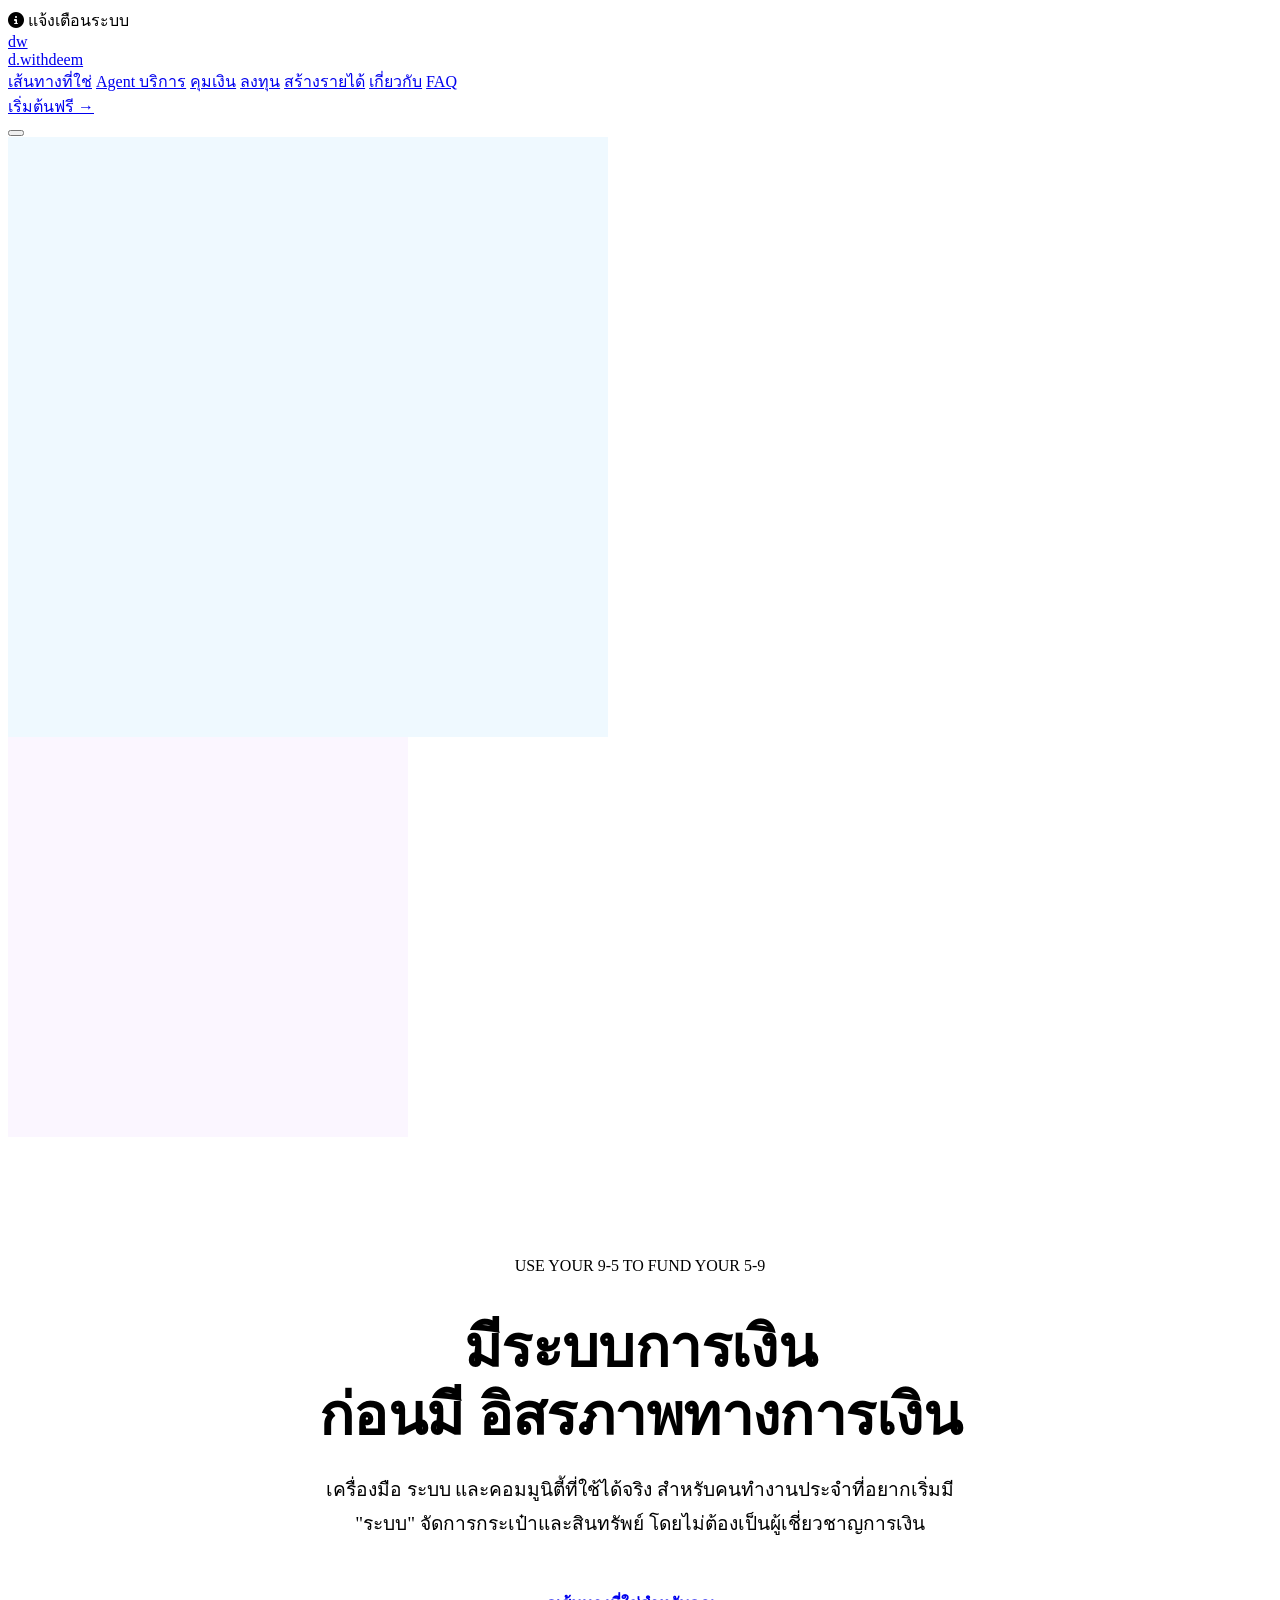
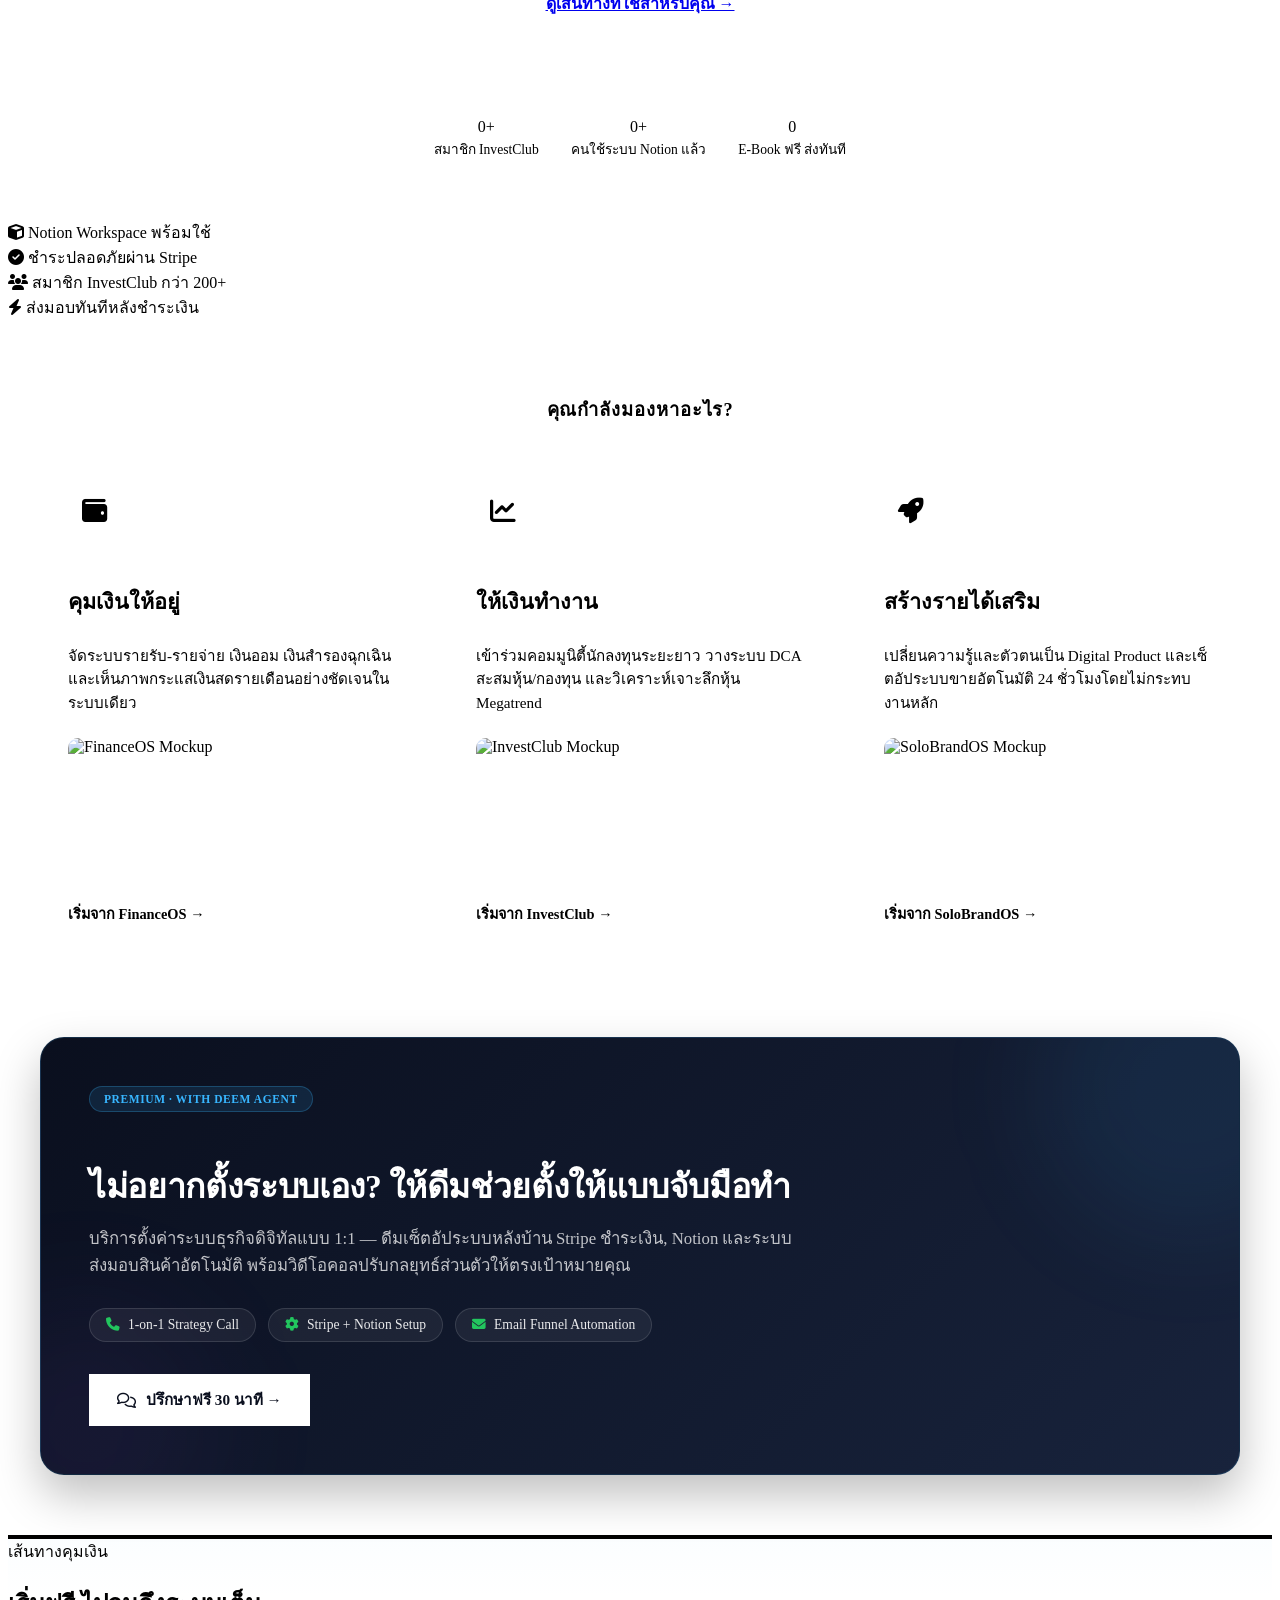
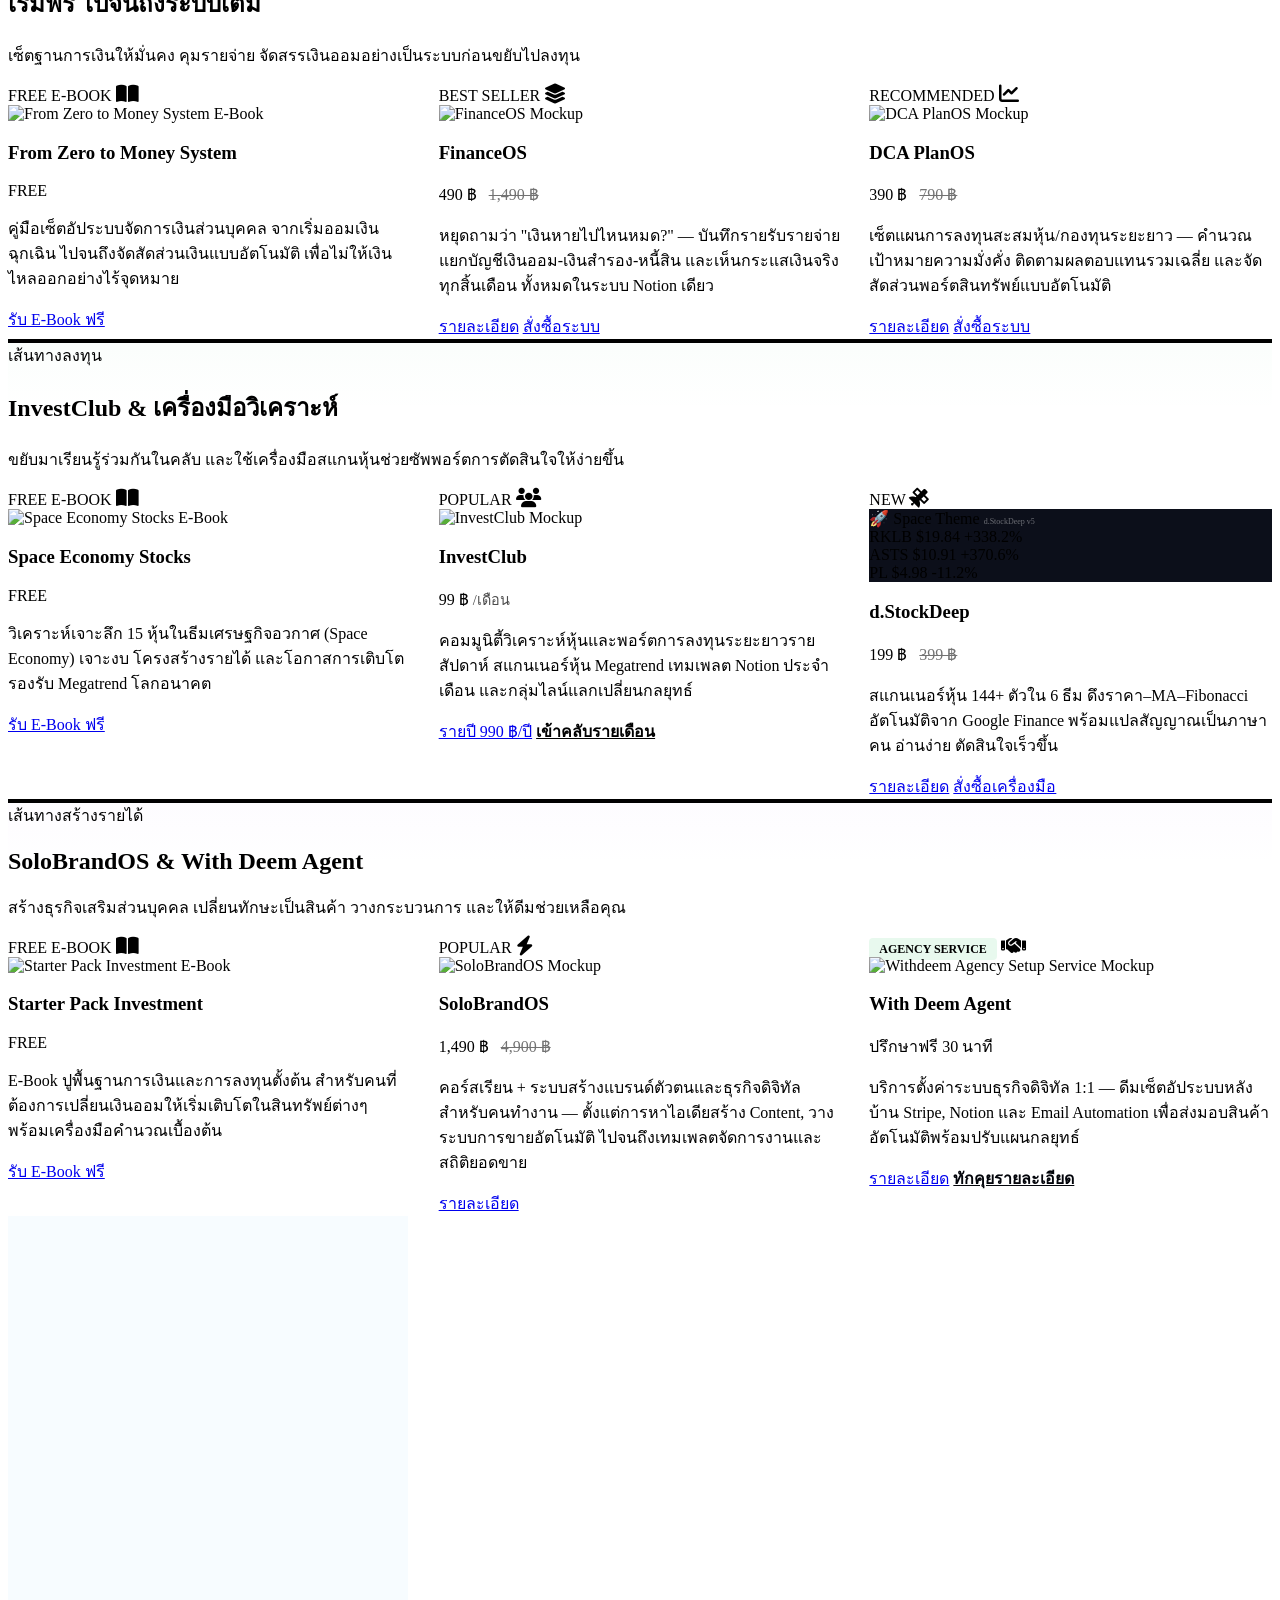
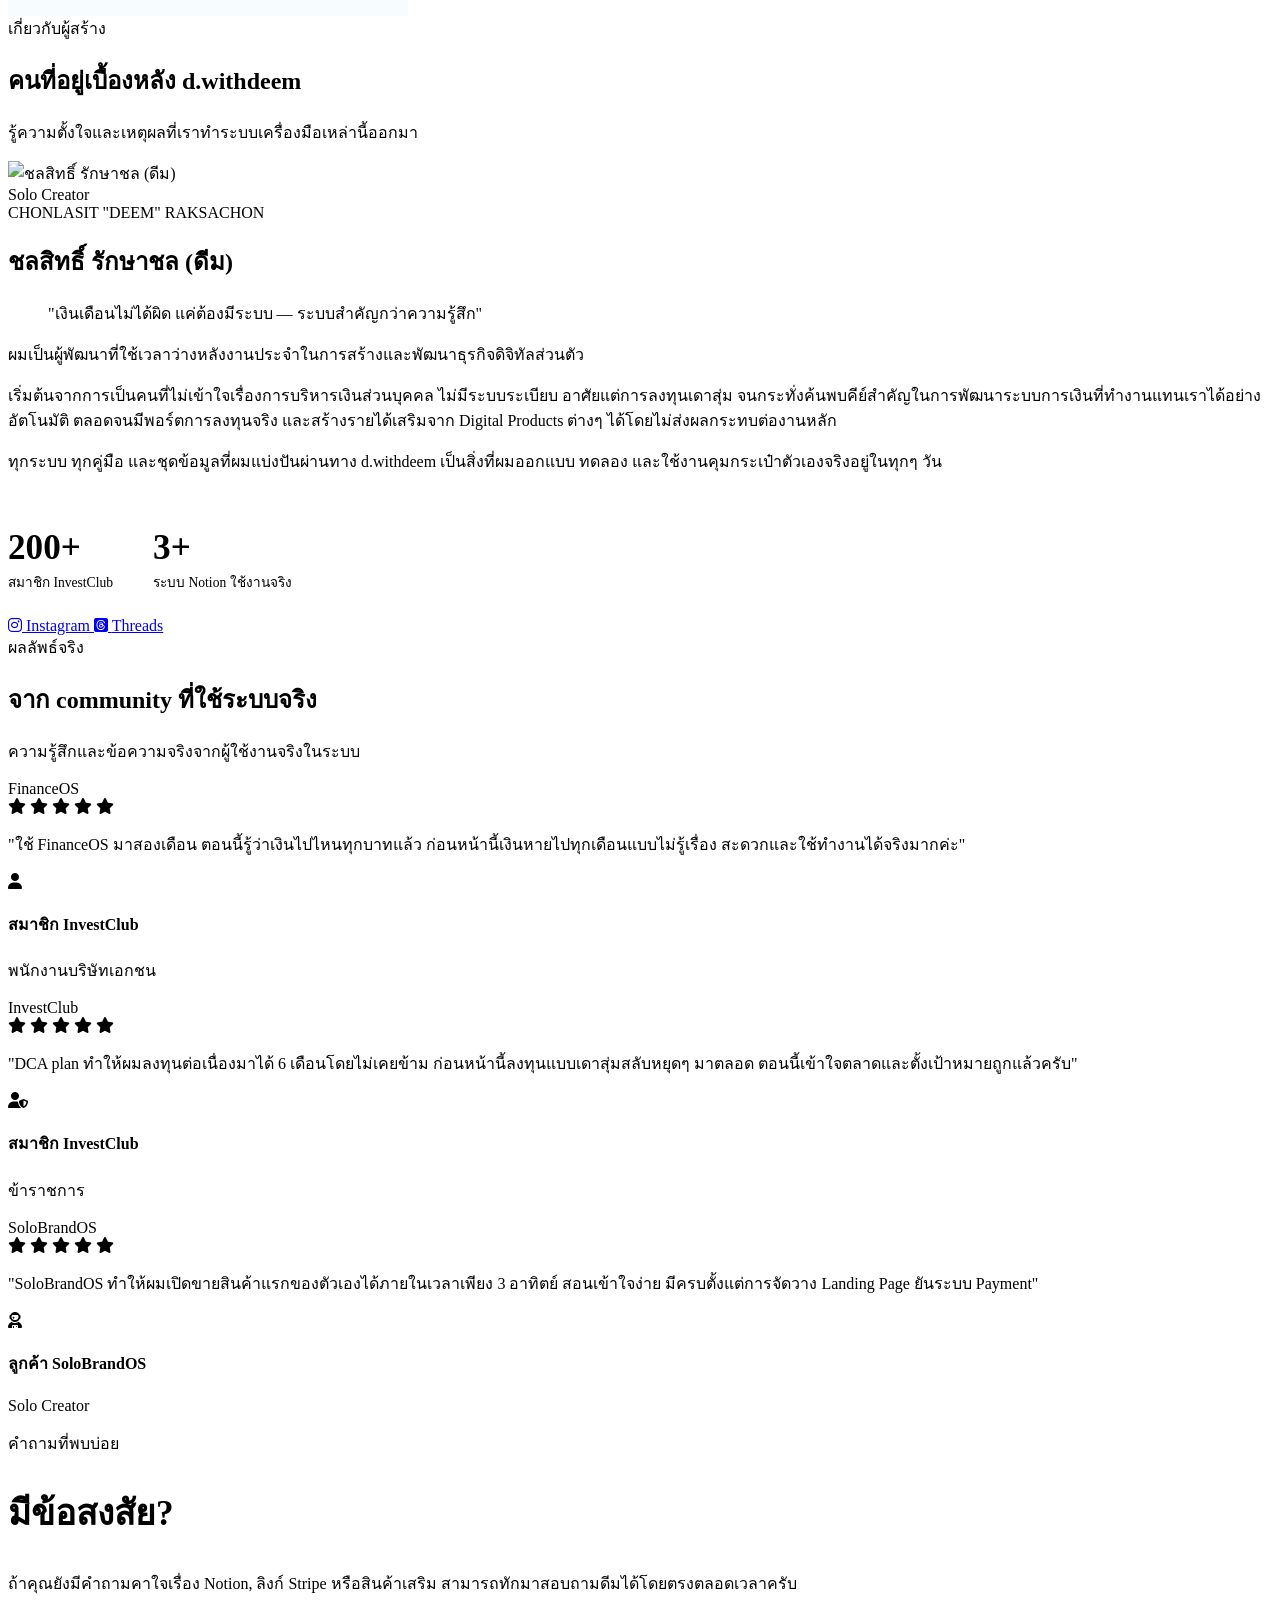
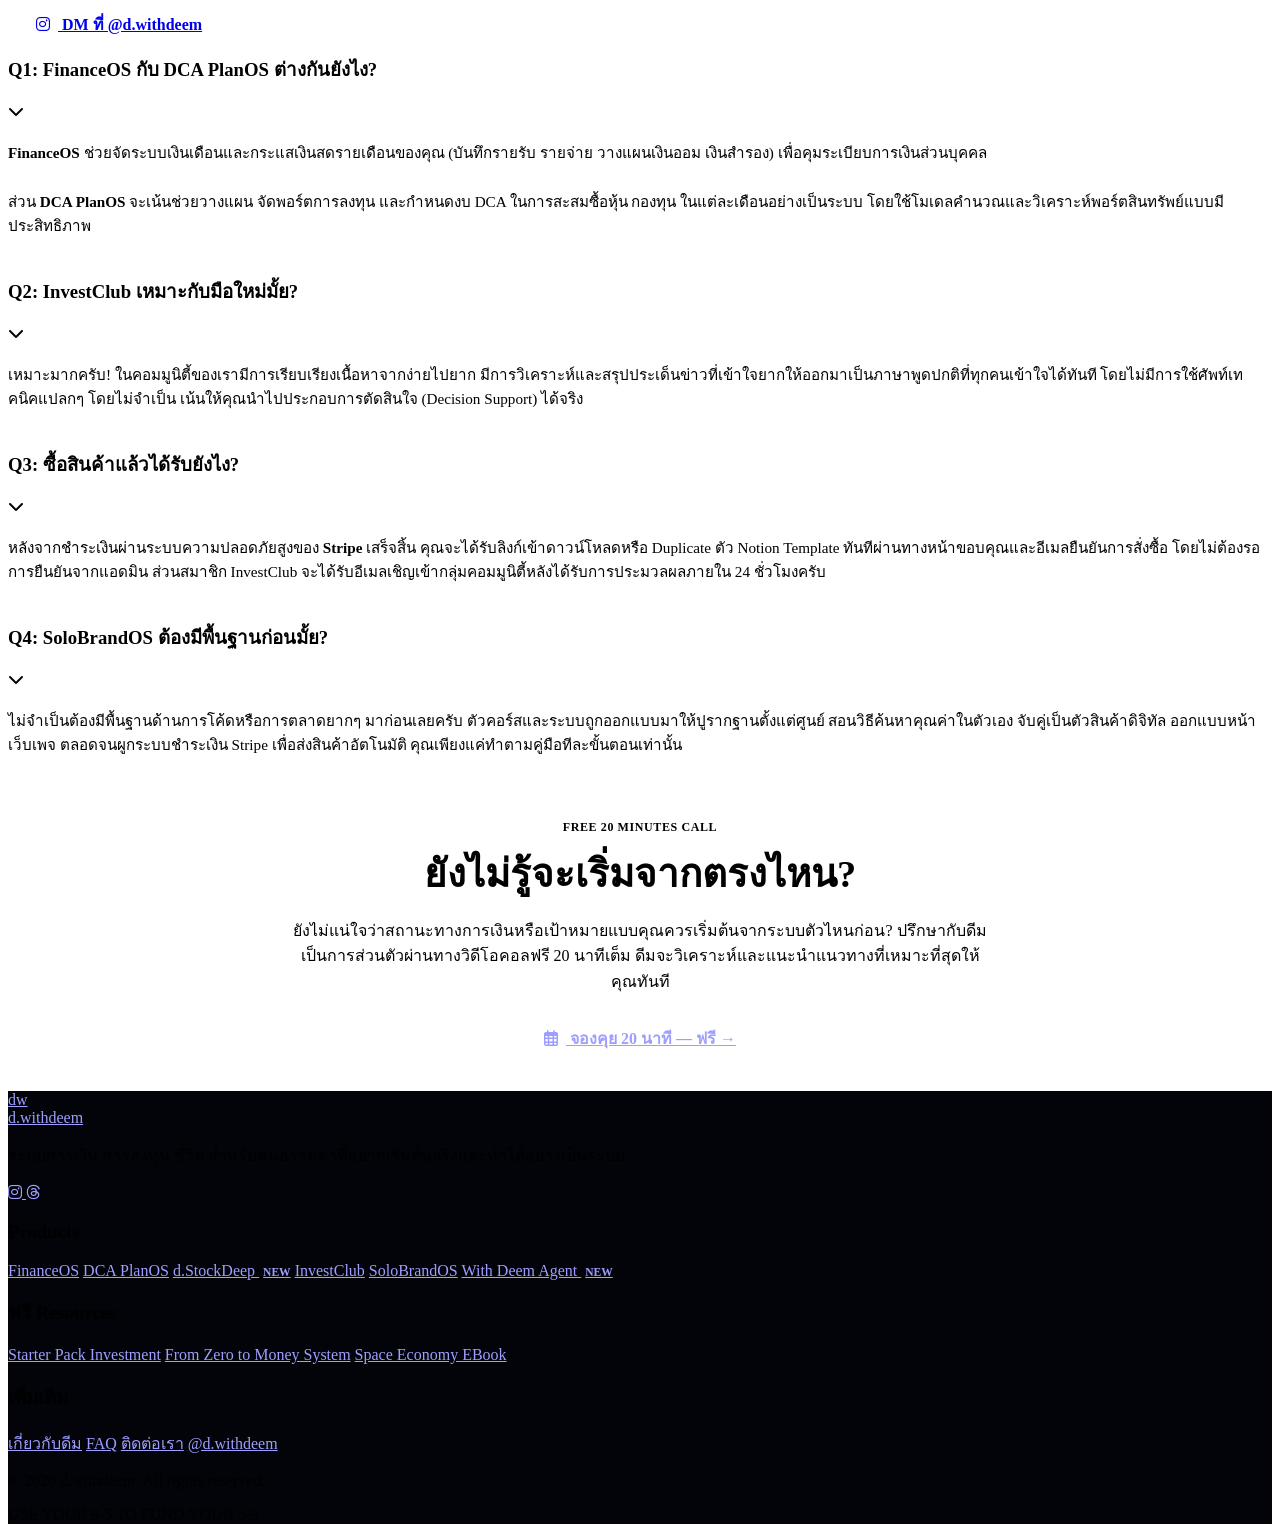
==== v3/index.html @ 549b2454 "Add files via upload" ====
<!DOCTYPE html>
<html lang="th">
<head>
  <meta charset="UTF-8">
  <meta name="viewport" content="width=device-width, initial-scale=1.0">
  <meta http-equiv="X-UA-Compatible" content="ie=edge">
  
  <!-- SEO Meta Tags -->
  <title>d.withdeem | ระบบ Notion จัดการเงิน + ลงทุน DCA สำหรับคนทำงาน (v3)</title>
  <meta name="description" content="FinanceOS · DCA PlanOS · d.StockDeep · InvestClub · SoloBrandOS — คลังระบบและเครื่องมือสำหรับจัดระเบียบการเงินส่วนบุคคลและการลงทุนอย่างมีระบบ เริ่มต้นได้จริง">
  
  <!-- OG / Facebook -->
  <meta property="og:type" content="website">
  <meta property="og:title" content="d.withdeem | ระบบ Notion จัดการเงิน + ลงทุน DCA สำหรับคนทำงาน (v3)">
  <meta property="og:description" content="FinanceOS · DCA PlanOS · d.StockDeep · InvestClub · SoloBrandOS — คลังระบบและเครื่องมือสำหรับจัดระเบียบการเงินส่วนบุคคลและการลงทุนอย่างมีระบบ เริ่มต้นได้จริง">
  
  <!-- Favicon -->
  <link rel="icon" type="image/png" sizes="32x32" href="data:image/svg+xml,<svg xmlns=%22http://www.w3.org/2000/svg%22 viewBox=%220 0 100 100%22><rect width=%22100%22 height=%22100%22 rx=%2220%22 fill=%22%2302040A%22/><rect x=%2220%22 y=%2220%22 width=%2260%22 height=%2260%22 rx=%228%22 fill=%22%2338B6FF%22/><text x=%2250%%22 y=%2255%%22 dominant-baseline=%22middle%22 text-anchor=%22middle%22 font-family=%22Syne,sans-serif%22 font-weight=%22800%22 font-size=%2232%22 fill=%22%2302040A%22>dw</text></svg>">

  <!-- Icons CDN -->
  <link rel="stylesheet" href="https://cdnjs.cloudflare.com/ajax/libs/font-awesome/6.4.0/css/all.min.css">
  
  <!-- Core Stylesheet (Referenced from parent directory) -->
  <meta name="color-scheme" content="light dark">
  <link rel="stylesheet" href="../styles.css">

  <!-- v3 Style Overrides to preserve styles.css while applying the new layout structure -->
  <style>
    /* 3-Pathway Selector section styling */
    .paths-section {
      padding: 60px 24px 80px;
      text-align: center;
      position: relative;
      z-index: 10;
    }
    .paths-container {
      max-width: 1200px;
      margin: 0 auto;
    }
    .paths-title {
      font-family: var(--font-headings);
      font-size: 1.15rem;
      font-weight: 700;
      color: var(--text-muted);
      margin-bottom: 28px;
      letter-spacing: 0.05em;
      text-transform: uppercase;
    }
    .paths-grid {
      display: grid;
      grid-template-columns: repeat(3, 1fr);
      gap: 24px;
    }
    .path-btn-card {
      display: flex;
      flex-direction: column;
      align-items: flex-start;
      text-align: left;
      padding: 32px 28px;
      border-radius: var(--border-radius-lg);
      border: 1px solid var(--glass-border);
      background: var(--bg-card);
      box-shadow: var(--glass-shadow);
      transition: var(--transition-smooth);
      position: relative;
      overflow: hidden;
      text-decoration: none;
      color: inherit;
    }
    .path-btn-card:hover {
      transform: translateY(-5px);
      box-shadow: var(--glass-shadow-hover);
      background: var(--bg-card-hover);
    }
    .path-btn-card::before {
      content: '';
      position: absolute;
      top: 0;
      left: 0;
      width: 100%;
      height: 4px;
      transition: var(--transition-smooth);
    }
    .path-btn-card.money-path::before {
      background: linear-gradient(90deg, var(--accent-blue), #1D4ED8);
    }
    .path-btn-card.invest-path::before {
      background: linear-gradient(90deg, var(--accent-green), #0891B2);
    }
    .path-btn-card.brand-path::before {
      background: linear-gradient(90deg, var(--accent-purple), #7C3AED);
    }
    .path-icon-wrapper {
      width: 54px;
      height: 54px;
      border-radius: 14px;
      display: flex;
      align-items: center;
      justify-content: center;
      font-size: 1.6rem;
      margin-bottom: 24px;
    }
    .money-path .path-icon-wrapper {
      background: rgba(var(--accent-blue-rgb), 0.1);
      color: var(--accent-blue);
    }
    .invest-path .path-icon-wrapper {
      background: rgba(var(--accent-green-rgb), 0.1);
      color: var(--accent-green);
    }
    .brand-path .path-icon-wrapper {
      background: rgba(var(--accent-purple-rgb), 0.1);
      color: var(--accent-purple);
    }
    .path-btn-card h3 {
      font-family: var(--font-headings);
      font-size: 1.35rem;
      font-weight: 800;
      margin-bottom: 10px;
      color: var(--text-main);
    }
    .path-btn-card p {
      font-size: 0.95rem;
      color: var(--text-muted);
      line-height: 1.55;
      margin-bottom: 24px;
      flex-grow: 1;
    }
    .path-btn-link {
      font-family: var(--font-headings);
      font-size: 0.9rem;
      font-weight: 700;
      display: inline-flex;
      align-items: center;
      gap: 6px;
      transition: var(--transition-fast);
    }
    .money-path .path-btn-link { color: var(--accent-blue); }
    .invest-path .path-btn-link { color: var(--accent-green); }
    .brand-path .path-btn-link { color: var(--accent-purple); }

    .path-btn-card:hover .path-btn-link {
      gap: 10px;
    }

    /* Pathway Mini Mockups styling */
    .path-mini-mockup {
      width: 100%;
      height: 140px;
      overflow: hidden;
      border-radius: 10px;
      border: 1px solid var(--glass-border-subtle);
      background-color: rgba(255, 255, 255, 0.03);
      margin-bottom: 24px;
      position: relative;
    }
    .path-mini-mockup img {
      width: 100%;
      height: 100%;
      object-fit: cover;
      object-position: top center;
      transition: transform 0.4s cubic-bezier(0.16, 1, 0.3, 1);
    }
    .path-btn-card:hover .path-mini-mockup img {
      transform: scale(1.06) translateY(-2px);
    }

    /* relocated Premium With Deem Agent Section banner */
    .agent-banner-section {
      padding: 0 24px 60px;
      max-width: 1200px;
      margin: 0 auto;
    }
    .agent-banner-card {
      position: relative;
      border-radius: 24px;
      background: linear-gradient(135deg, #0A0F1E, #18233C);
      border: 1px solid rgba(56, 182, 255, 0.15);
      padding: 48px;
      color: #FFFFFF;
      overflow: hidden;
      box-shadow: 0 20px 45px rgba(0, 0, 0, 0.25);
    }
    .agent-banner-card .blob {
      position: absolute;
      width: 300px;
      height: 300px;
      border-radius: 50%;
      background: rgba(56, 182, 255, 0.08);
      filter: blur(50px);
      top: -100px;
      right: -100px;
      pointer-events: none;
    }
    .agent-banner-card .blob-2 {
      position: absolute;
      width: 250px;
      height: 250px;
      border-radius: 50%;
      background: rgba(168, 85, 247, 0.06);
      filter: blur(60px);
      bottom: -80px;
      left: -80px;
      pointer-events: none;
    }
    .agent-banner-content {
      position: relative;
      z-index: 2;
      max-width: 720px;
    }
    .agent-banner-tag {
      display: inline-flex;
      align-items: center;
      gap: 8px;
      background: rgba(56, 182, 255, 0.12);
      color: #38B6FF;
      border: 1px solid rgba(56, 182, 255, 0.25);
      padding: 6px 14px;
      border-radius: 9999px;
      font-size: 0.72rem;
      font-weight: 700;
      letter-spacing: 0.05em;
      text-transform: uppercase;
      font-family: var(--font-headings);
      margin-bottom: 20px;
    }
    .agent-banner-title {
      font-family: var(--font-headings);
      font-size: 2.1rem;
      font-weight: 800;
      line-height: 1.25;
      margin-bottom: 16px;
      letter-spacing: -0.01em;
      color: #FFFFFF;
    }
    .agent-banner-desc {
      font-size: 1.05rem;
      color: rgba(255, 255, 255, 0.75);
      line-height: 1.65;
      margin-bottom: 28px;
    }
    .agent-banner-features {
      display: flex;
      flex-wrap: wrap;
      gap: 12px;
      margin-bottom: 32px;
    }
    .agent-banner-feature-tag {
      background: rgba(255, 255, 255, 0.06);
      border: 1px solid rgba(255, 255, 255, 0.12);
      color: rgba(255, 255, 255, 0.9);
      padding: 8px 16px;
      border-radius: 9999px;
      font-size: 0.85rem;
      font-weight: 500;
      display: inline-flex;
      align-items: center;
      gap: 8px;
    }
    .agent-banner-feature-tag i {
      color: #22C55E;
    }
    .agent-banner-cta {
      display: inline-flex;
      align-items: center;
      gap: 10px;
      background-color: #FFFFFF;
      color: #0A0F1E;
      padding: 14px 28px;
      border-radius: var(--border-radius-sm);
      font-weight: 700;
      font-size: 0.95rem;
      text-decoration: none;
      transition: var(--transition-smooth);
    }
    .agent-banner-cta:hover {
      background-color: #E2E8F0;
      transform: translateY(-2px);
      box-shadow: 0 10px 25px rgba(255, 255, 255, 0.15);
    }

    /* Restructured Pathway Product Sections */
    .pathway-section-wrapper {
      border-top: 4px solid transparent;
    }
    .pathway-section-wrapper.money-pathway {
      border-color: var(--accent-blue);
      background: linear-gradient(180deg, rgba(56, 182, 255, 0.02) 0%, transparent 15%);
    }
    .pathway-section-wrapper.invest-pathway {
      border-color: var(--accent-green);
      background: linear-gradient(180deg, rgba(34, 197, 94, 0.02) 0%, transparent 15%);
    }
    .pathway-section-wrapper.brand-pathway {
      border-color: var(--accent-purple);
      background: linear-gradient(180deg, rgba(168, 85, 247, 0.02) 0%, transparent 15%);
    }
    .pathway-product-grid {
      display: grid;
      grid-template-columns: repeat(3, 1fr);
      gap: 28px;
      margin-top: 10px;
    }

    /* Expanded About Section Stats */
    .about-stats {
      display: flex;
      gap: 40px;
      margin: 32px 0 24px;
      padding-top: 24px;
      border-top: 1px solid var(--glass-border-subtle);
    }
    .about-stat {
      display: flex;
      flex-direction: column;
    }
    .about-stat .n {
      font-family: var(--font-headings);
      font-size: 2.2rem;
      font-weight: 800;
      color: var(--accent-blue);
      line-height: 1;
    }
    .about-stat .l {
      font-size: 0.85rem;
      color: var(--text-muted);
      margin-top: 6px;
      font-weight: 500;
    }

    /* Responsive Media Queries overrides */
    @media (max-width: 991px) {
      .pathway-product-grid {
        grid-template-columns: repeat(2, 1fr);
        gap: 20px;
      }
    }

    @media (max-width: 768px) {
      .paths-grid {
        grid-template-columns: 1fr;
        gap: 16px;
      }
      .path-btn-card {
        flex-direction: row;
        align-items: center;
        gap: 20px;
        padding: 20px 24px;
      }
      .path-icon-wrapper {
        margin-bottom: 0;
        width: 48px;
        height: 48px;
        font-size: 1.4rem;
        flex-shrink: 0;
      }
      .path-btn-card p {
        margin-bottom: 8px;
        font-size: 0.85rem;
      }
      .path-btn-card h3 {
        font-size: 1.15rem;
        margin-bottom: 4px;
      }
      .path-btn-link {
        font-size: 0.8rem;
      }
      
      .agent-banner-card {
        padding: 32px 24px;
        border-radius: 16px;
      }
      .agent-banner-title {
        font-size: 1.6rem;
      }
      .agent-banner-desc {
        font-size: 0.95rem;
      }
      .agent-banner-features {
        gap: 8px;
      }
      .agent-banner-feature-tag {
        padding: 6px 12px;
        font-size: 0.78rem;
      }
      
      .pathway-product-grid {
        grid-template-columns: 1fr;
        gap: 20px;
      }
      
      .about-stats {
        justify-content: flex-start;
        gap: 32px;
      }
      .about-stat .n {
        font-size: 1.8rem;
      }
      .about-stat .l {
        font-size: 0.78rem;
      }
    }
  </style>
</head>
<body>

  <!-- Toast Notification Wrapper -->
  <div id="toast" class="toast-notification">
    <i class="fa-solid fa-circle-info toast-icon"></i>
    <span id="toast-message" class="toast-message">แจ้งเตือนระบบ</span>
  </div>

  <!-- 1. Navigation Bar -->
  <header class="nav-wrapper">
    <div class="nav-container">
      <a href="#" class="logo-link">
        <div class="logo-mark">dw</div>
        <span class="logo-text">d.withdeem</span>
      </a>
      
      <nav class="nav-menu">
        <a href="#paths">เส้นทางที่ใช่</a>
        <a href="#agent">Agent บริการ</a>
        <a href="#money">คุมเงิน</a>
        <a href="#invest">ลงทุน</a>
        <a href="#income">สร้างรายได้</a>
        <a href="#about">เกี่ยวกับ</a>
        <a href="#faq">FAQ</a>
      </nav>
      
      <div class="nav-cta">
        <a href="#paths" class="btn btn-primary">เริ่มต้นฟรี →</a>
      </div>

      <button class="burger-menu" aria-label="Toggle navigation">
        <span class="burger-line"></span>
        <span class="burger-line"></span>
        <span class="burger-line"></span>
      </button>
    </div>
  </header>

  <!-- 2. Hero Section -->
  <div class="section-wrapper bg-main" id="hero">
    <div class="blob" style="width:600px;height:600px;background:rgba(56,182,255,0.08);top:-150px;right:-200px;"></div>
    <div class="blob" style="width:400px;height:400px;background:rgba(168,85,247,0.05);bottom:-100px;left:-100px;"></div>
    <header class="hero-wrapper" style="padding: 120px 24px 60px; position: relative; z-index: 1;">
      <div class="hero-container" style="max-width: 800px; margin: 0 auto; text-align: center;">
        <div class="hero-badge-wrap" style="display: flex; justify-content: center; margin-bottom: 24px;">
          <div class="eyebrow-badge blue">
            <span class="badge-dot"></span>
            USE YOUR 9-5 TO FUND YOUR 5-9
          </div>
        </div>
        
        <h1 style="font-family: var(--font-headings); font-size: clamp(2.4rem, 5vw, 3.6rem); font-weight: 800; line-height: 1.18; margin-bottom: 24px; letter-spacing: -0.01em;">
          มีระบบการเงิน<br>ก่อนมี<span style="color: var(--accent-blue);"> อิสรภาพทางการเงิน</span>
        </h1>
        
        <p class="hero-subtitle" style="font-size: clamp(1.05rem, 2vw, 1.2rem); color: var(--text-muted); line-height: 1.75; max-width: 680px; margin: 0 auto 36px;">
          เครื่องมือ ระบบ และคอมมูนิตี้ที่ใช้ได้จริง สำหรับคนทำงานประจำที่อยากเริ่มมี "ระบบ" จัดการกระเป๋าและสินทรัพย์ โดยไม่ต้องเป็นผู้เชี่ยวชาญการเงิน
        </p>
        
        <div class="hero-actions" style="display: flex; gap: 12px; justify-content: center; flex-wrap: wrap; margin-bottom: 48px;">
          <a href="#paths" class="btn btn-primary" style="padding: 14px 28px; font-weight: 600; border-radius: var(--border-radius-sm);">ดูเส้นทางที่ใช่สำหรับคุณ →</a>
        </div>
  
        <div class="stats-bar" style="display: flex; justify-content: center; flex-wrap: wrap; gap: 32px; padding-top: 40px; border-top: 1px solid var(--glass-border-subtle);">
          <div class="stat-item" style="text-align: center;">
            <div class="stat-number" data-target="200+">0+</div>
            <div class="stat-label" style="font-size: 0.85rem; color: var(--text-muted); margin-top: 2px;">สมาชิก InvestClub</div>
          </div>
          <div class="stat-item" style="text-align: center;">
            <div class="stat-number" data-target="100+">0+</div>
            <div class="stat-label" style="font-size: 0.85rem; color: var(--text-muted); margin-top: 2px;">คนใช้ระบบ Notion แล้ว</div>
          </div>
          <div class="stat-item" style="text-align: center;">
            <div class="stat-number" data-target="3">0</div>
            <div class="stat-label" style="font-size: 0.85rem; color: var(--text-muted); margin-top: 2px;">E-Book ฟรี ส่งทันที</div>
          </div>
        </div>
      </div>
    </header>
  </div>

  <!-- 3. Trust Bar Section -->
  <div class="trust-bar-section">
    <div class="trust-ticker-container">
      <div class="trust-ticker">
        <div class="trust-item">
          <i class="fa-solid fa-cube trust-icon"></i>
          <span>Notion Workspace พร้อมใช้</span>
        </div>
        <div class="trust-item">
          <i class="fa-solid fa-circle-check trust-icon"></i>
          <span>ชำระปลอดภัยผ่าน Stripe</span>
        </div>
        <div class="trust-item">
          <i class="fa-solid fa-users trust-icon"></i>
          <span>สมาชิก InvestClub กว่า 200+</span>
        </div>
        <div class="trust-item">
          <i class="fa-solid fa-bolt trust-icon"></i>
          <span>ส่งมอบทันทีหลังชำระเงิน</span>
        </div>
      </div>
    </div>
  </div>

  <!-- 4. Pathways Selector Section -->
  <section class="paths-section" id="paths">
    <div class="paths-container">
      <h2 class="paths-title">คุณกำลังมองหาอะไร?</h2>
      
      <div class="paths-grid">
        <!-- Path 1: Money -->
        <a href="#money" class="path-btn-card money-path">
          <div class="path-icon-wrapper">
            <i class="fa-solid fa-wallet"></i>
          </div>
          <h3>คุมเงินให้อยู่</h3>
          <p>จัดระบบรายรับ-รายจ่าย เงินออม เงินสำรองฉุกเฉิน และเห็นภาพกระแสเงินสดรายเดือนอย่างชัดเจนในระบบเดียว</p>
          <div class="path-mini-mockup">
            <img src="../img/FinanceOS.png" alt="FinanceOS Mockup">
          </div>
          <span class="path-btn-link">เริ่มจาก FinanceOS →</span>
        </a>

        <!-- Path 2: Invest -->
        <a href="#invest" class="path-btn-card invest-path">
          <div class="path-icon-wrapper">
            <i class="fa-solid fa-chart-line"></i>
          </div>
          <h3>ให้เงินทำงาน</h3>
          <p>เข้าร่วมคอมมูนิตี้นักลงทุนระยะยาว วางระบบ DCA สะสมหุ้น/กองทุน และวิเคราะห์เจาะลึกหุ้น Megatrend</p>
          <div class="path-mini-mockup">
            <img src="../img/InvestClub.png" alt="InvestClub Mockup">
          </div>
          <span class="path-btn-link">เริ่มจาก InvestClub →</span>
        </a>

        <!-- Path 3: Income/Brand -->
        <a href="#income" class="path-btn-card brand-path">
          <div class="path-icon-wrapper">
            <i class="fa-solid fa-rocket"></i>
          </div>
          <h3>สร้างรายได้เสริม</h3>
          <p>เปลี่ยนความรู้และตัวตนเป็น Digital Product และเซ็ตอัประบบขายอัตโนมัติ 24 ชั่วโมงโดยไม่กระทบงานหลัก</p>
          <div class="path-mini-mockup">
            <img src="../img/SoloBrandOS.png" alt="SoloBrandOS Mockup">
          </div>
          <span class="path-btn-link">เริ่มจาก SoloBrandOS →</span>
        </a>
      </div>
    </div>
  </section>

  <!-- 5. With Deem Agent Section ( reloc to Section 2 ) -->
  <section class="agent-banner-section" id="agent">
    <div class="agent-banner-card">
      <div class="blob"></div>
      <div class="blob-2"></div>
      <div class="agent-banner-content">
        <span class="agent-banner-tag">PREMIUM &middot; WITH DEEM AGENT</span>
        <h3 class="agent-banner-title">ไม่อยากตั้งระบบเอง? ให้ดีมช่วยตั้งให้แบบจับมือทำ</h3>
        <p class="agent-banner-desc">บริการตั้งค่าระบบธุรกิจดิจิทัลแบบ 1:1 — ดีมเซ็ตอัประบบหลังบ้าน Stripe ชำระเงิน, Notion และระบบส่งมอบสินค้าอัตโนมัติ พร้อมวิดีโอคอลปรับกลยุทธ์ส่วนตัวให้ตรงเป้าหมายคุณ</p>
        
        <div class="agent-banner-features">
          <span class="agent-banner-feature-tag">
            <i class="fa-solid fa-phone"></i> 1-on-1 Strategy Call
          </span>
          <span class="agent-banner-feature-tag">
            <i class="fa-solid fa-gear"></i> Stripe + Notion Setup
          </span>
          <span class="agent-banner-feature-tag">
            <i class="fa-solid fa-envelope"></i> Email Funnel Automation
          </span>
        </div>
        
        <a href="https://instagram.com/d.withdeem" target="_blank" rel="noopener noreferrer" class="agent-banner-cta">
          <i class="fa-regular fa-comments"></i>
          <span>ปรึกษาฟรี 30 นาที →</span>
        </a>
      </div>
    </div>
  </section>

  <!-- 6. Money Pathway Section (เส้นทางคุมเงิน) -->
  <div class="section-wrapper pathway-section-wrapper money-pathway" id="money">
    <section class="section">
      <div class="section-header">
        <span class="section-eyebrow" style="color: var(--accent-blue);">เส้นทางคุมเงิน</span>
        <h2 class="section-title">เริ่มฟรี ไปจนถึงระบบเต็ม</h2>
        <p class="section-subtitle">เซ็ตฐานการเงินให้มั่นคง คุมรายจ่าย จัดสรรเงินออมอย่างเป็นระบบก่อนขยับไปลงทุน</p>
      </div>

      <div class="pathway-product-grid">
        <!-- Product 1: From Zero to Money System (Free E-Book) -->
        <div class="card green-border reveal delay-1">
          <div class="card-top">
            <span class="card-badge green">FREE E-BOOK</span>
            <i class="fa-solid fa-book-open color-green" style="font-size: 1.25rem;"></i>
          </div>
          <div class="card-thumbnail-container" style="background: #ffffff;">
            <img src="../img/From Zero to Money System.png" alt="From Zero to Money System E-Book" style="width:100%;height:100%;object-fit:contain;">
          </div>
          <h3 class="card-title">From Zero to Money System</h3>
          <div class="card-price color-green">FREE</div>
          <p class="card-desc">คู่มือเซ็ตอัประบบจัดการเงินส่วนบุคคล จากเริ่มออมเงินฉุกเฉิน ไปจนถึงจัดสัดส่วนเงินแบบอัตโนมัติ เพื่อไม่ให้เงินไหลออกอย่างไร้จุดหมาย</p>
          <div class="card-actions-1">
            <a href="https://dwithdeem.notion.site/From-Zero-to-Money-System-3254f77e50b4806a99b4dd9221785604" target="_blank" rel="noopener noreferrer" class="btn btn-green btn-sm" style="width: 100%; justify-content: center;">รับ E-Book ฟรี</a>
          </div>
        </div>

        <!-- Product 2: FinanceOS (Best Seller) -->
        <div class="card blue-border reveal delay-2">
          <div class="card-top">
            <span class="card-badge blue">BEST SELLER</span>
            <i class="fa-solid fa-layer-group color-blue" style="font-size: 1.25rem;"></i>
          </div>
          <div class="card-thumbnail-container" style="background: #ffffff;">
            <img src="../img/FinanceOS.png" alt="FinanceOS Mockup" style="width:100%;height:100%;object-fit:contain;">
          </div>
          <h3 class="card-title">FinanceOS</h3>
          <div class="card-price color-blue">
            490 ฿ <span class="card-price-old" style="text-decoration: line-through; opacity: 0.55; margin-left: 8px;">1,490 ฿</span>
          </div>
          <p class="card-desc">หยุดถามว่า "เงินหายไปไหนหมด?" — บันทึกรายรับรายจ่าย แยกบัญชีเงินออม-เงินสำรอง-หนี้สิน และเห็นกระแสเงินจริงทุกสิ้นเดือน ทั้งหมดในระบบ Notion เดียว</p>
          <div class="card-actions-2">
            <a href="https://financeos-dwithdeem.framer.website/" target="_blank" rel="noopener noreferrer" class="btn btn-secondary btn-sm" style="justify-content: center;">รายละเอียด</a>
            <a href="https://buy.stripe.com/5kA6s39u55W98lqaEE" target="_blank" rel="noopener noreferrer" class="btn btn-primary btn-sm" style="justify-content: center;">สั่งซื้อระบบ</a>
          </div>
        </div>

        <!-- Product 3: DCA PlanOS -->
        <div class="card blue-border reveal delay-3">
          <div class="card-top">
            <span class="card-badge blue">RECOMMENDED</span>
            <i class="fa-solid fa-chart-line color-blue" style="font-size: 1.25rem;"></i>
          </div>
          <div class="card-thumbnail-container" style="background: #ffffff;">
            <img src="../img/DCAPLANOS.png" alt="DCA PlanOS Mockup" style="width:100%;height:100%;object-fit:contain;">
          </div>
          <h3 class="card-title">DCA PlanOS</h3>
          <div class="card-price color-blue">
            390 ฿ <span class="card-price-old" style="text-decoration: line-through; opacity: 0.55; margin-left: 8px;">790 ฿</span>
          </div>
          <p class="card-desc">เซ็ตแผนการลงทุนสะสมหุ้น/กองทุนระยะยาว — คำนวณเป้าหมายความมั่งคั่ง ติดตามผลตอบแทนรวมเฉลี่ย และจัดสัดส่วนพอร์ตสินทรัพย์แบบอัตโนมัติ</p>
          <div class="card-actions-2">
            <a href="#" class="btn btn-secondary btn-sm dca-details-trigger" style="justify-content: center;">รายละเอียด</a>
            <a href="https://buy.stripe.com/6oUeV69LS9BIepU0zzcfK05" target="_blank" rel="noopener noreferrer" class="btn btn-primary btn-sm" style="justify-content: center;">สั่งซื้อระบบ</a>
          </div>
        </div>
      </div>
    </section>
  </div>

  <!-- 7. Invest Pathway Section (เส้นทางลงทุน) -->
  <div class="section-wrapper pathway-section-wrapper invest-pathway" id="invest">
    <section class="section">
      <div class="section-header">
        <span class="section-eyebrow" style="color: var(--accent-green);">เส้นทางลงทุน</span>
        <h2 class="section-title">InvestClub & เครื่องมือวิเคราะห์</h2>
        <p class="section-subtitle">ขยับมาเรียนรู้ร่วมกันในคลับ และใช้เครื่องมือสแกนหุ้นช่วยซัพพอร์ตการตัดสินใจให้ง่ายขึ้น</p>
      </div>

      <div class="pathway-product-grid">
        <!-- Product 1: Space Economy Stocks (Free E-Book) -->
        <div class="card green-border reveal delay-1">
          <div class="card-top">
            <span class="card-badge green">FREE E-BOOK</span>
            <i class="fa-solid fa-book-open color-green" style="font-size: 1.25rem;"></i>
          </div>
          <div class="card-thumbnail-container" style="background: #ffffff;">
            <img src="../img/Space Economy Stocks E-Book.png" alt="Space Economy Stocks E-Book" style="width:100%;height:100%;object-fit:contain;">
          </div>
          <h3 class="card-title">Space Economy Stocks</h3>
          <div class="card-price color-green">FREE</div>
          <p class="card-desc">วิเคราะห์เจาะลึก 15 หุ้นในธีมเศรษฐกิจอวกาศ (Space Economy) เจาะงบ โครงสร้างรายได้ และโอกาสการเติบโตรองรับ Megatrend โลกอนาคต</p>
          <div class="card-actions-1">
            <a href="https://dwithdeem.notion.site/Space-Economy-Stocks-E-Book-The-Complete-Guide-2026-2248286daa514d4ab9e8f9d57efa8f4c" target="_blank" rel="noopener noreferrer" class="btn btn-green btn-sm" style="width: 100%; justify-content: center;">รับ E-Book ฟรี</a>
          </div>
        </div>

        <!-- Product 2: InvestClub -->
        <div class="card amber-border reveal delay-2">
          <div class="card-top">
            <span class="card-badge amber">POPULAR</span>
            <i class="fa-solid fa-users color-amber" style="font-size: 1.25rem;"></i>
          </div>
          <div class="card-thumbnail-container" style="background: #ffffff;">
            <img src="../img/InvestClub.png" alt="InvestClub Mockup" style="width:100%;height:100%;object-fit:contain;">
          </div>
          <h3 class="card-title">InvestClub</h3>
          <div class="card-price color-amber">
            99 ฿ <span style="font-size: 0.9rem; font-weight: 500; opacity: 0.7;">/เดือน</span>
          </div>
          <p class="card-desc">คอมมูนิตี้วิเคราะห์หุ้นและพอร์ตการลงทุนระยะยาวรายสัปดาห์ สแกนเนอร์หุ้น Megatrend เทมเพลต Notion ประจำเดือน และกลุ่มไลน์แลกเปลี่ยนกลยุทธ์</p>
          <div class="card-actions-2">
            <a href="https://buy.stripe.com/3cI6oA6zG8xEchM5TTcfK0d" target="_blank" rel="noopener noreferrer" class="btn btn-secondary btn-sm" style="justify-content: center;">รายปี 990 ฿/ปี</a>
            <a href="https://buy.stripe.com/28EeV67DKcNU2HcgyxcfK08" target="_blank" rel="noopener noreferrer" class="btn btn-amber btn-sm" style="justify-content: center; color: var(--bg-dark); font-weight: bold;">เข้าคลับรายเดือน</a>
          </div>
        </div>

        <!-- Product 3: d.StockDeep -->
        <div class="card blue-border reveal delay-3">
          <div class="card-top">
            <span class="card-badge blue">NEW</span>
            <i class="fa-solid fa-satellite color-blue" style="font-size: 1.25rem;"></i>
          </div>
          <div class="card-thumbnail-container" style="background: #0C0F1A; border: none; overflow: hidden; position: relative;">
            <div class="stock-mockup">
              <div class="stock-mockup-header">
                <span class="stock-mockup-title">🚀 Space Theme</span>
                <span style="font-size:0.5rem;color:rgba(255,255,255,0.4);">d.StockDeep v5</span>
              </div>
              <div class="stock-mockup-row">
                <span class="stock-mockup-ticker">RKLB</span>
                <span class="stock-mockup-price">$19.84</span>
                <span class="stock-mockup-change">+338.2%</span>
              </div>
              <div class="stock-mockup-row">
                <span class="stock-mockup-ticker">ASTS</span>
                <span class="stock-mockup-price">$10.91</span>
                <span class="stock-mockup-change">+370.6%</span>
              </div>
              <div class="stock-mockup-row" style="border-bottom: none;">
                <span class="stock-mockup-ticker">PL</span>
                <span class="stock-mockup-price">$4.98</span>
                <span class="stock-mockup-change red">-11.2%</span>
              </div>
            </div>
          </div>
          <h3 class="card-title">d.StockDeep</h3>
          <div class="card-price color-blue">
            199 ฿ <span class="card-price-old" style="text-decoration: line-through; opacity: 0.55; margin-left: 8px;">399 ฿</span>
          </div>
          <p class="card-desc">สแกนเนอร์หุ้น 144+ ตัวใน 6 ธีม ดึงราคา–MA–Fibonacci อัตโนมัติจาก Google Finance พร้อมแปลสัญญาณเป็นภาษาคน อ่านง่าย ตัดสินใจเร็วขึ้น</p>
          <div class="card-actions-2">
            <a href="../stock-deep.html" class="btn btn-secondary btn-sm" style="justify-content: center;">รายละเอียด</a>
            <a href="https://buy.stripe.com/3cI7sE3nu6pw4Pkaa9cfK0j" target="_blank" rel="noopener noreferrer" class="btn btn-primary btn-sm" style="justify-content: center;">สั่งซื้อเครื่องมือ</a>
          </div>
        </div>
      </div>
    </section>
  </div>

  <!-- 8. Income/Brand Pathway Section (เส้นทางสร้างรายได้) -->
  <div class="section-wrapper pathway-section-wrapper brand-pathway" id="income">
    <section class="section">
      <div class="section-header">
        <span class="section-eyebrow" style="color: var(--accent-purple);">เส้นทางสร้างรายได้</span>
        <h2 class="section-title">SoloBrandOS & With Deem Agent</h2>
        <p class="section-subtitle">สร้างธุรกิจเสริมส่วนบุคคล เปลี่ยนทักษะเป็นสินค้า วางกระบวนการ และให้ดีมช่วยเหลือคุณ</p>
      </div>

      <div class="pathway-product-grid">
        <!-- Product 1: Starter Pack Investment (Free E-Book) -->
        <div class="card green-border reveal delay-1">
          <div class="card-top">
            <span class="card-badge green">FREE E-BOOK</span>
            <i class="fa-solid fa-book-open color-green" style="font-size: 1.25rem;"></i>
          </div>
          <div class="card-thumbnail-container" style="background: #ffffff;">
            <img src="../img/From Zero to Investment.png" alt="Starter Pack Investment E-Book" style="width:100%;height:100%;object-fit:contain;">
          </div>
          <h3 class="card-title">Starter Pack Investment</h3>
          <div class="card-price color-green">FREE</div>
          <p class="card-desc">E-Book ปูพื้นฐานการเงินและการลงทุนตั้งต้น สำหรับคนที่ต้องการเปลี่ยนเงินออมให้เริ่มเติบโตในสินทรัพย์ต่างๆ พร้อมเครื่องมือคำนวณเบื้องต้น</p>
          <div class="card-actions-1">
            <a href="https://dwithdeem.notion.site/Starter-Pack-Investment-3354f77e50b4800fa34cd7acacb17ff8" target="_blank" rel="noopener noreferrer" class="btn btn-green btn-sm" style="width: 100%; justify-content: center;">รับ E-Book ฟรี</a>
          </div>
        </div>

        <!-- Product 2: SoloBrandOS -->
        <div class="card purple-border card-featured-income reveal delay-2" style="position: relative;">
          <div class="card-top" style="position: relative; z-index: 2;">
            <span class="card-badge purple">POPULAR</span>
            <i class="fa-solid fa-bolt color-purple" style="font-size: 1.25rem;"></i>
          </div>
          <div class="card-thumbnail-container" style="background: #ffffff; position: relative; z-index: 2;">
            <img src="../img/SoloBrandOS.png" alt="SoloBrandOS Mockup" style="width:100%;height:100%;object-fit:contain;">
          </div>
          <h3 class="card-title" style="position: relative; z-index: 2;">SoloBrandOS</h3>
          <div class="card-price color-purple" style="position: relative; z-index: 2;">
            1,490 ฿ <span class="card-price-old" style="text-decoration: line-through; opacity: 0.55; margin-left: 8px;">4,900 ฿</span>
          </div>
          <p class="card-desc" style="position: relative; z-index: 2;">คอร์สเรียน + ระบบสร้างแบรนด์ตัวตนและธุรกิจดิจิทัลสำหรับคนทำงาน — ตั้งแต่การหาไอเดียสร้าง Content, วางระบบการขายอัตโนมัติ ไปจนถึงเทมเพลตจัดการงานและสถิติยอดขาย</p>
          <div class="card-actions-2" style="position: relative; z-index: 2;">
            <a href="solobrandos.html" class="btn btn-secondary btn-sm" style="justify-content: center;">รายละเอียด</a>
            <a href="https://buy.stripe.com/aFabIU1fm29g5Toaa9cfK0c" target="_blank" rel="noopener noreferrer" class="btn btn-primary btn-sm" style="justify-content: center; background: var(--accent-purple); color: #ffffff; border-color: var(--accent-purple);">สั่งซื้อคอร์ส</a>
          </div>
        </div>

        <!-- Product 3: With Deem Agent (Setup Service) -->
        <div class="card green-border reveal delay-3">
          <div class="card-top">
            <span class="card-badge green" style="background: rgba(34, 197, 94, 0.1); color: var(--accent-green); padding: 4px 10px; border-radius: 4px; font-weight: 700; font-size: 0.75rem;">AGENCY SERVICE</span>
            <i class="fa-solid fa-handshake color-green" style="font-size: 1.25rem;"></i>
          </div>
          <div class="card-thumbnail-container" style="background: #ffffff;">
            <img src="../img/WithDeemAgent.png" alt="Withdeem Agency Setup Service Mockup" style="width:100%;height:100%;object-fit:contain;">
          </div>
          <h3 class="card-title">With Deem Agent</h3>
          <div class="card-price color-green">ปรึกษาฟรี 30 นาที</div>
          <p class="card-desc">บริการตั้งค่าระบบธุรกิจดิจิทัล 1:1 — ดีมเซ็ตอัประบบหลังบ้าน Stripe, Notion และ Email Automation เพื่อส่งมอบสินค้าอัตโนมัติพร้อมปรับแผนกลยุทธ์</p>
          <div class="card-actions-2">
            <a href="../dream-agent.html" class="btn btn-secondary btn-sm" style="justify-content: center;">รายละเอียด</a>
            <a href="https://instagram.com/d.withdeem" target="_blank" rel="noopener noreferrer" class="btn btn-primary btn-sm" style="justify-content: center; background: var(--accent-green); color: #02040A; border-color: var(--accent-green); font-weight: bold;">ทักคุยรายละเอียด</a>
          </div>
        </div>
      </div>
    </section>
  </div>

  <!-- 9. Expanded About Deem Section -->
  <div class="section-wrapper bg-main" id="about">
    <div class="blob" style="width:400px;height:400px;background:rgba(56,182,255,0.04);top:10%;right:-100px;"></div>
    <section class="section">
      <div class="section-header">
        <span class="section-eyebrow" style="color: var(--accent-blue);">เกี่ยวกับผู้สร้าง</span>
        <h2 class="section-title">คนที่อยู่เบื้องหลัง d.withdeem</h2>
        <p class="section-subtitle">รู้ความตั้งใจและเหตุผลที่เราทำระบบเครื่องมือเหล่านี้ออกมา</p>
      </div>

      <div class="about-grid">
        <!-- Left Side: Beautiful Photo with badge -->
        <div class="about-left reveal delay-1">
          <div class="about-image-container">
            <div class="about-image-gradient"></div>
            <img src="../img/Deem.jpg" alt="ชลสิทธิ์ รักษาชล (ดีม)" style="width: 100%; height: 100%; object-fit: cover;">
            <div class="about-photo-badge">Solo Creator</div>
          </div>
        </div>
        
        <!-- Right Side: Text, quote, stats, and socials -->
        <div class="about-right reveal delay-2">
          <span class="about-name-mono">CHONLASIT "DEEM" RAKSACHON</span>
          <h2 class="about-name">ชลสิทธิ์ รักษาชล (ดีม)</h2>
          
          <div class="about-quote-container">
            <blockquote class="about-quote">
              "เงินเดือนไม่ได้ผิด แค่ต้องมีระบบ — ระบบสำคัญกว่าความรู้สึก"
            </blockquote>
          </div>

          <div class="about-bio">
            <p>ผมเป็นผู้พัฒนาที่ใช้เวลาว่างหลังงานประจำในการสร้างและพัฒนาธุรกิจดิจิทัลส่วนตัว</p>
            <p>เริ่มต้นจากการเป็นคนที่ไม่เข้าใจเรื่องการบริหารเงินส่วนบุคคล ไม่มีระบบระเบียบ อาศัยแต่การลงทุนเดาสุ่ม จนกระทั่งค้นพบคีย์สำคัญในการพัฒนาระบบการเงินที่ทำงานแทนเราได้อย่างอัตโนมัติ ตลอดจนมีพอร์ตการลงทุนจริง และสร้างรายได้เสริมจาก Digital Products ต่างๆ ได้โดยไม่ส่งผลกระทบต่องานหลัก</p>
            <p>ทุกระบบ ทุกคู่มือ และชุดข้อมูลที่ผมแบ่งปันผ่านทาง d.withdeem เป็นสิ่งที่ผมออกแบบ ทดลอง และใช้งานคุมกระเป๋าตัวเองจริงอยู่ในทุกๆ วัน</p>
          </div>

          <!-- Stats Grid -->
          <div class="about-stats">
            <div class="about-stat">
              <span class="n">200+</span>
              <span class="l">สมาชิก InvestClub</span>
            </div>
            <div class="about-stat">
              <span class="n">3+</span>
              <span class="l">ระบบ Notion ใช้งานจริง</span>
            </div>
          </div>

          <div class="about-socials">
            <a href="https://instagram.com/d.withdeem" target="_blank" rel="noopener noreferrer" class="about-social-btn">
              <i class="fa-brands fa-instagram color-blue"></i>
              <span>Instagram</span>
            </a>
            <a href="https://threads.net/@d.withdeem" target="_blank" rel="noopener noreferrer" class="about-social-btn">
              <i class="fa-brands fa-square-threads color-blue"></i>
              <span>Threads</span>
            </a>
          </div>
        </div>
      </div>
    </section>
  </div>

  <!-- 10. Social Proof Testimonials Section -->
  <div class="section-wrapper bg-alt" id="proof">
    <section class="section">
      <div class="section-header">
        <span class="section-eyebrow">ผลลัพธ์จริง</span>
        <h2 class="section-title">จาก community ที่ใช้ระบบจริง</h2>
        <p class="section-subtitle">ความรู้สึกและข้อความจริงจากผู้ใช้งานจริงในระบบ</p>
      </div>

      <div class="testimonials-grid">
        <!-- Card 1 -->
        <div class="testimonial-card reveal delay-1">
          <div class="testimonial-header">
            <span class="testimonial-product-tag blue">FinanceOS</span>
            <div class="testimonial-stars">
              <i class="fa-solid fa-star"></i>
              <i class="fa-solid fa-star"></i>
              <i class="fa-solid fa-star"></i>
              <i class="fa-solid fa-star"></i>
              <i class="fa-solid fa-star"></i>
            </div>
          </div>
          <p class="testimonial-quote">
            "ใช้ FinanceOS มาสองเดือน ตอนนี้รู้ว่าเงินไปไหนทุกบาทแล้ว ก่อนหน้านี้เงินหายไปทุกเดือนแบบไม่รู้เรื่อง สะดวกและใช้ทำงานได้จริงมากค่ะ"
          </p>
          <div class="testimonial-meta">
            <div class="testimonial-avatar-fallback"><i class="fa-solid fa-user"></i></div>
            <div>
              <h4 class="testimonial-name">สมาชิก InvestClub</h4>
              <p class="testimonial-role">พนักงานบริษัทเอกชน</p>
            </div>
          </div>
        </div>

        <!-- Card 2 -->
        <div class="testimonial-card reveal delay-2">
          <div class="testimonial-header">
            <span class="testimonial-product-tag amber">InvestClub</span>
            <div class="testimonial-stars">
              <i class="fa-solid fa-star"></i>
              <i class="fa-solid fa-star"></i>
              <i class="fa-solid fa-star"></i>
              <i class="fa-solid fa-star"></i>
              <i class="fa-solid fa-star"></i>
            </div>
          </div>
          <p class="testimonial-quote">
            "DCA plan ทำให้ผมลงทุนต่อเนื่องมาได้ 6 เดือนโดยไม่เคยข้าม ก่อนหน้านี้ลงทุนแบบเดาสุ่มสลับหยุดๆ มาตลอด ตอนนี้เข้าใจตลาดและตั้งเป้าหมายถูกแล้วครับ"
          </p>
          <div class="testimonial-meta">
            <div class="testimonial-avatar-fallback"><i class="fa-solid fa-user-shield"></i></div>
            <div>
              <h4 class="testimonial-name">สมาชิก InvestClub</h4>
              <p class="testimonial-role">ข้าราชการ</p>
            </div>
          </div>
        </div>

        <!-- Card 3 -->
        <div class="testimonial-card reveal delay-3">
          <div class="testimonial-header">
            <span class="testimonial-product-tag purple">SoloBrandOS</span>
            <div class="testimonial-stars">
              <i class="fa-solid fa-star"></i>
              <i class="fa-solid fa-star"></i>
              <i class="fa-solid fa-star"></i>
              <i class="fa-solid fa-star"></i>
              <i class="fa-solid fa-star"></i>
            </div>
          </div>
          <p class="testimonial-quote">
            "SoloBrandOS ทำให้ผมเปิดขายสินค้าแรกของตัวเองได้ภายในเวลาเพียง 3 อาทิตย์ สอนเข้าใจง่าย มีครบตั้งแต่การจัดวาง Landing Page ยันระบบ Payment"
          </p>
          <div class="testimonial-meta">
            <div class="testimonial-avatar-fallback"><i class="fa-solid fa-user-astronaut"></i></div>
            <div>
              <h4 class="testimonial-name">ลูกค้า SoloBrandOS</h4>
              <p class="testimonial-role">Solo Creator</p>
            </div>
          </div>
        </div>
      </div>
    </section>
  </div>

  <!-- 11. FAQ Section -->
  <div class="section-wrapper bg-main" id="faq">
    <section class="section">
      <div class="faq-grid">
        <div class="faq-left">
          <div class="section-header left-align">
            <span class="section-eyebrow">คำถามที่พบบ่อย</span>
            <h2 class="section-title" style="font-size: 2.2rem;">มีข้อสงสัย?</h2>
            <p class="section-subtitle">ถ้าคุณยังมีคำถามคาใจเรื่อง Notion, ลิงก์ Stripe หรือสินค้าเสริม สามารถทักมาสอบถามดีมได้โดยตรงตลอดเวลาครับ</p>
          </div>
          <div>
            <a href="https://instagram.com/d.withdeem" target="_blank" rel="noopener noreferrer" class="btn btn-secondary" style="padding: 14px 28px; font-weight: 600; border-radius: var(--border-radius-sm);">
              <i class="fa-brands fa-instagram color-blue" style="margin-right: 8px;"></i>
              <span>DM ที่ @d.withdeem</span>
            </a>
          </div>
        </div>

        <div class="faq-accordions">
          <!-- Q1 -->
          <div class="accordion-item">
            <div class="accordion-header">
              <h3 class="accordion-question">Q1: FinanceOS กับ DCA PlanOS ต่างกันยังไง?</h3>
              <i class="fa-solid fa-chevron-down accordion-icon"></i>
            </div>
            <div class="accordion-content">
              <div class="accordion-body" style="padding: 20px 0; font-size: 0.95rem; line-height: 1.6; color: var(--text-muted);">
                <strong>FinanceOS</strong> ช่วยจัดระบบเงินเดือนและกระแสเงินสดรายเดือนของคุณ (บันทึกรายรับ รายจ่าย วางแผนเงินออม เงินสำรอง) เพื่อคุมระเบียบการเงินส่วนบุคคล<br><br>ส่วน <strong>DCA PlanOS</strong> จะเน้นช่วยวางแผน จัดพอร์ตการลงทุน และกำหนดงบ DCA ในการสะสมซื้อหุ้น กองทุน ในแต่ละเดือนอย่างเป็นระบบ โดยใช้โมเดลคำนวณและวิเคราะห์พอร์ตสินทรัพย์แบบมีประสิทธิภาพ
              </div>
            </div>
          </div>

          <!-- Q2 -->
          <div class="accordion-item">
            <div class="accordion-header">
              <h3 class="accordion-question">Q2: InvestClub เหมาะกับมือใหม่มั้ย?</h3>
              <i class="fa-solid fa-chevron-down accordion-icon"></i>
            </div>
            <div class="accordion-content">
              <div class="accordion-body" style="padding: 20px 0; font-size: 0.95rem; line-height: 1.6; color: var(--text-muted);">
                เหมาะมากครับ! ในคอมมูนิตี้ของเรามีการเรียบเรียงเนื้อหาจากง่ายไปยาก มีการวิเคราะห์และสรุปประเด็นข่าวที่เข้าใจยากให้ออกมาเป็นภาษาพูดปกติที่ทุกคนเข้าใจได้ทันที โดยไม่มีการใช้ศัพท์เทคนิคแปลกๆ โดยไม่จำเป็น เน้นให้คุณนำไปประกอบการตัดสินใจ (Decision Support) ได้จริง
              </div>
            </div>
          </div>

          <!-- Q3 -->
          <div class="accordion-item">
            <div class="accordion-header">
              <h3 class="accordion-question">Q3: ซื้อสินค้าแล้วได้รับยังไง?</h3>
              <i class="fa-solid fa-chevron-down accordion-icon"></i>
            </div>
            <div class="accordion-content">
              <div class="accordion-body" style="padding: 20px 0; font-size: 0.95rem; line-height: 1.6; color: var(--text-muted);">
                หลังจากชำระเงินผ่านระบบความปลอดภัยสูงของ <strong>Stripe</strong> เสร็จสิ้น คุณจะได้รับลิงก์เข้าดาวน์โหลดหรือ Duplicate ตัว Notion Template ทันทีผ่านทางหน้าขอบคุณและอีเมลยืนยันการสั่งซื้อ โดยไม่ต้องรอการยืนยันจากแอดมิน ส่วนสมาชิก InvestClub จะได้รับอีเมลเชิญเข้ากลุ่มคอมมูนิตี้หลังได้รับการประมวลผลภายใน 24 ชั่วโมงครับ
              </div>
            </div>
          </div>

          <!-- Q4 -->
          <div class="accordion-item">
            <div class="accordion-header">
              <h3 class="accordion-question">Q4: SoloBrandOS ต้องมีพื้นฐานก่อนมั้ย?</h3>
              <i class="fa-solid fa-chevron-down accordion-icon"></i>
            </div>
            <div class="accordion-content">
              <div class="accordion-body" style="padding: 20px 0; font-size: 0.95rem; line-height: 1.6; color: var(--text-muted);">
                ไม่จำเป็นต้องมีพื้นฐานด้านการโค้ดหรือการตลาดยากๆ มาก่อนเลยครับ ตัวคอร์สและระบบถูกออกแบบมาให้ปูรากฐานตั้งแต่ศูนย์ สอนวิธีค้นหาคุณค่าในตัวเอง จับคู่เป็นตัวสินค้าดิจิทัล ออกแบบหน้าเว็บเพจ ตลอดจนผูกระบบชำระเงิน Stripe เพื่อส่งสินค้าอัตโนมัติ คุณเพียงแค่ทำตามคู่มือทีละขั้นตอนเท่านั้น
              </div>
            </div>
          </div>
        </div>
      </div>
    </section>
  </div>

  <!-- 12. Final CTA Banner -->
  <div class="section-wrapper bg-dark cta-wrapper" style="background-color: var(--bg-dark); color-scheme: dark;">
    <section class="section cta-banner-section" id="cta">
      <div class="cta-banner-container" style="text-align: center; max-width: 700px; margin: 0 auto; padding: 40px 24px;">
        <span class="cta-banner-eyebrow" style="font-family: var(--font-headings); font-size: 0.75rem; font-weight: 700; color: var(--accent-blue); letter-spacing: 0.05em; text-transform: uppercase;">FREE 20 MINUTES CALL</span>
        <h2 class="cta-banner-title" style="font-family: var(--font-headings); font-size: clamp(1.8rem, 4vw, 2.4rem); font-weight: 800; line-height: 1.2; margin: 16px 0 20px;">ยังไม่รู้จะเริ่มจากตรงไหน?</h2>
        <p class="cta-banner-sub" style="font-size: 1rem; color: var(--text-muted); line-height: 1.6; margin-bottom: 32px;">
          ยังไม่แน่ใจว่าสถานะทางการเงินหรือเป้าหมายแบบคุณควรเริ่มต้นจากระบบตัวไหนก่อน? ปรึกษากับดีมเป็นการส่วนตัวผ่านทางวิดีโอคอลฟรี 20 นาทีเต็ม ดีมจะวิเคราะห์และแนะนำแนวทางที่เหมาะที่สุดให้คุณทันที
        </p>
        <div>
          <a href="https://instagram.com/d.withdeem" target="_blank" rel="noopener noreferrer" class="btn btn-primary" style="padding: 14px 28px; font-weight: 600; border-radius: var(--border-radius-sm);">
            <i class="fa-regular fa-calendar-days" style="margin-right: 8px;"></i>
            <span>จองคุย 20 นาที — ฟรี →</span>
          </a>
        </div>
      </div>
    </section>
  </div>

  <!-- 13. Footer -->
  <footer class="footer-wrapper" style="background-color: #02040A; color-scheme: dark;">
    <div class="footer-container">
      <div class="footer-grid">
        
        <!-- Col 1 -->
        <div class="footer-brand">
          <a href="#" class="logo-link">
            <div class="logo-mark">dw</div>
            <span class="logo-text">d.withdeem</span>
          </a>
          <p class="footer-tagline">ระบบการเงิน การลงทุน ชีวิต สำหรับคนธรรมดาที่อยากเริ่มต้นจริงและทำได้อย่างเป็นระบบ</p>
          <div class="footer-socials">
            <a href="https://instagram.com/d.withdeem" target="_blank" rel="noopener noreferrer" class="footer-social-icon" aria-label="Instagram">
              <i class="fa-brands fa-instagram"></i>
            </a>
            <a href="https://threads.net/@d.withdeem" target="_blank" rel="noopener noreferrer" class="footer-social-icon" aria-label="Threads">
              <i class="fa-brands fa-threads"></i>
            </a>
          </div>
        </div>

        <!-- Col 2 -->
        <div>
          <h3 class="footer-col-title">Products</h3>
          <div class="footer-links">
            <a href="https://financeos-dwithdeem.framer.website/" target="_blank" rel="noopener noreferrer">FinanceOS</a>
            <a href="https://buy.stripe.com/6oUeV69LS9BIepU0zzcfK05" target="_blank" rel="noopener noreferrer">DCA PlanOS</a>
            <a href="../stock-deep.html">d.StockDeep <span style="font-size: 0.72rem; color: var(--accent-blue); font-weight: bold; margin-left: 4px;">NEW</span></a>
            <a href="#invest">InvestClub</a>
            <a href="solobrandos.html">SoloBrandOS</a>
            <a href="../dream-agent.html">With Deem Agent <span style="font-size: 0.72rem; color: var(--accent-green); font-weight: bold; margin-left: 4px;">NEW</span></a>
          </div>
        </div>

        <!-- Col 3 -->
        <div>
          <h3 class="footer-col-title">ฟรี Resources</h3>
          <div class="footer-links">
            <a href="https://dwithdeem.notion.site/Starter-Pack-Investment-3354f77e50b4800fa34cd7acacb17ff8" target="_blank" rel="noopener noreferrer">Starter Pack Investment</a>
            <a href="https://dwithdeem.notion.site/From-Zero-to-Money-System-3254f77e50b4806a99b4dd9221785604" target="_blank" rel="noopener noreferrer">From Zero to Money System</a>
            <a href="https://dwithdeem.notion.site/Space-Economy-Stocks-E-Book-The-Complete-Guide-2026-2248286daa514d4ab9e8f9d57efa8f4c" target="_blank" rel="noopener noreferrer">Space Economy EBook</a>
          </div>
        </div>

        <!-- Col 4 -->
        <div>
          <h3 class="footer-col-title">เพิ่มเติม</h3>
          <div class="footer-links">
            <a href="#about">เกี่ยวกับดีม</a>
            <a href="#faq">FAQ</a>
            <a href="https://instagram.com/d.withdeem" target="_blank" rel="noopener noreferrer">ติดต่อเรา</a>
            <a href="https://instagram.com/d.withdeem" target="_blank" rel="noopener noreferrer">@d.withdeem</a>
          </div>
        </div>

      </div>

      <div class="footer-bottom">
        <p class="footer-copyright">&copy; 2026 d.withdeem. All rights reserved.</p>
        <span class="footer-motto">USE YOUR 9-5 TO FUND YOUR 5-9</span>
      </div>
    </div>
  </footer>

  <!-- Scripts -->
  <script src="../app.js"></script>
</body>
</html>
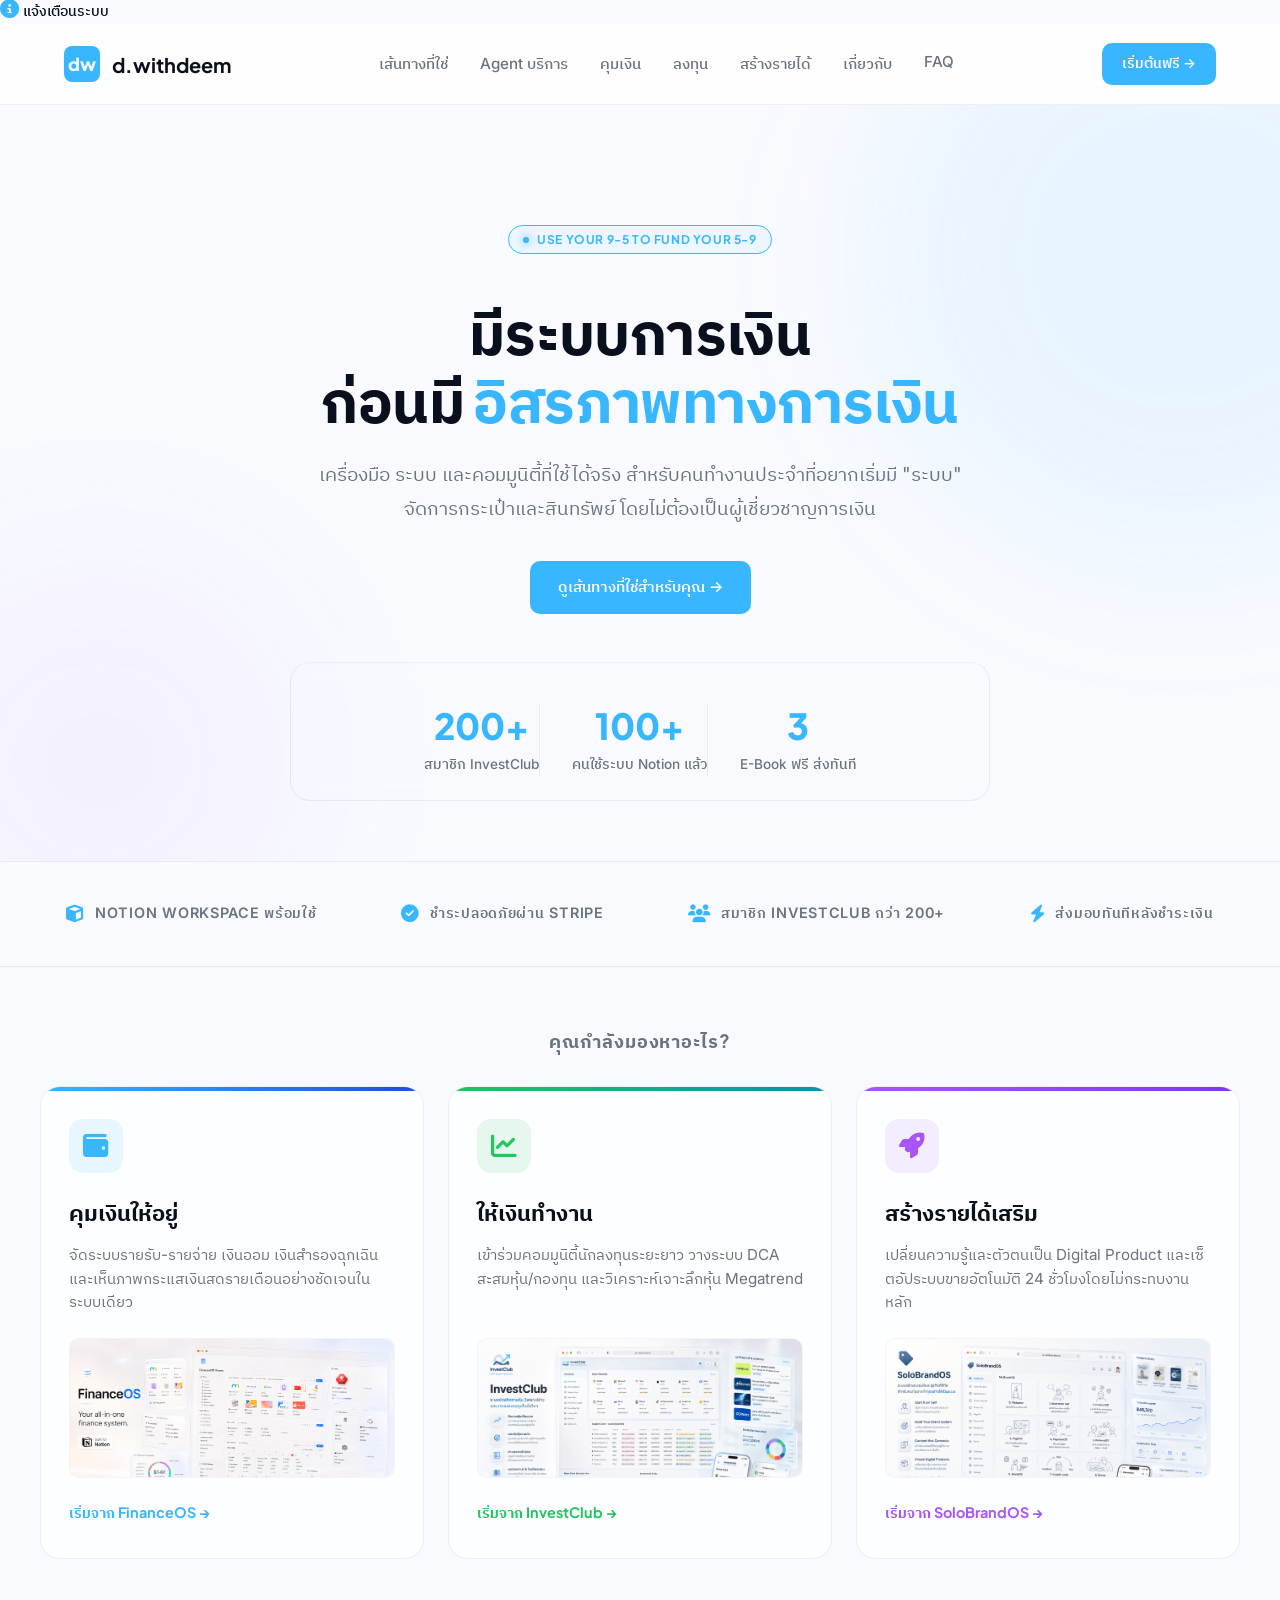
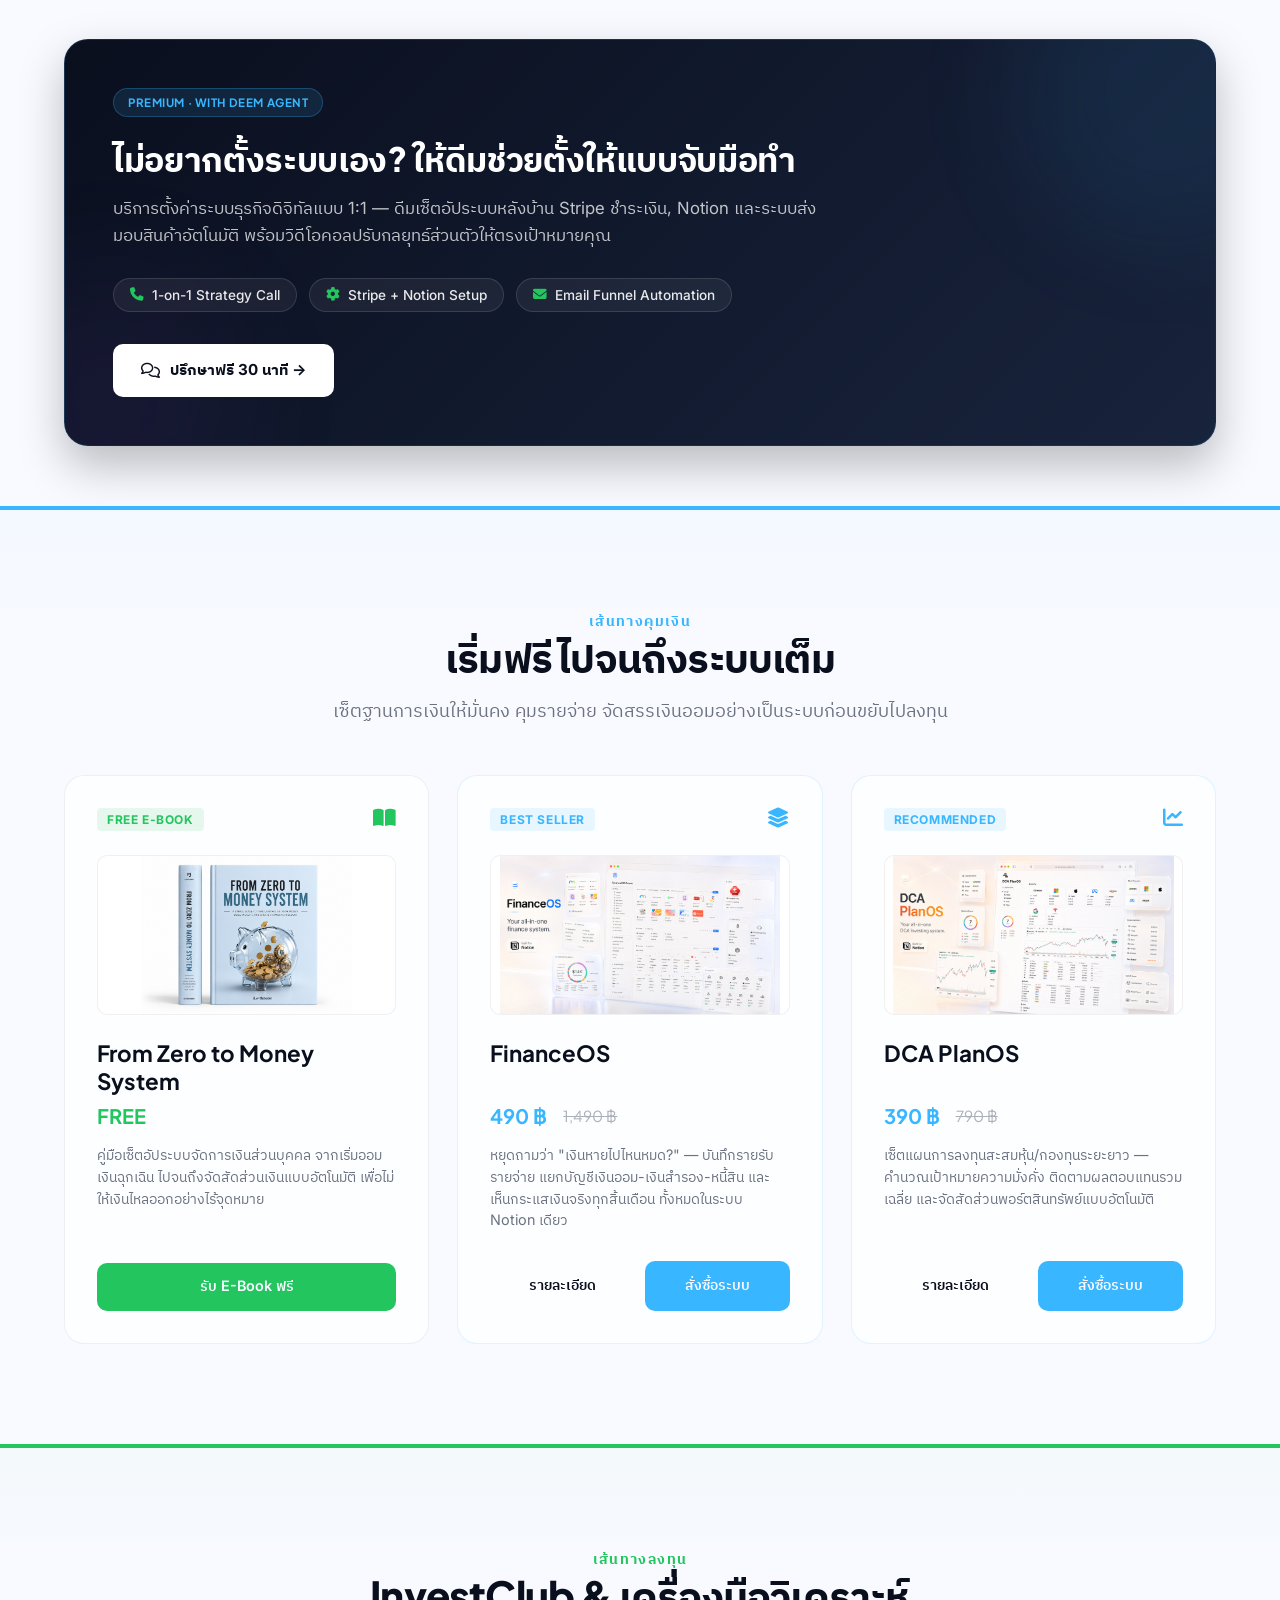
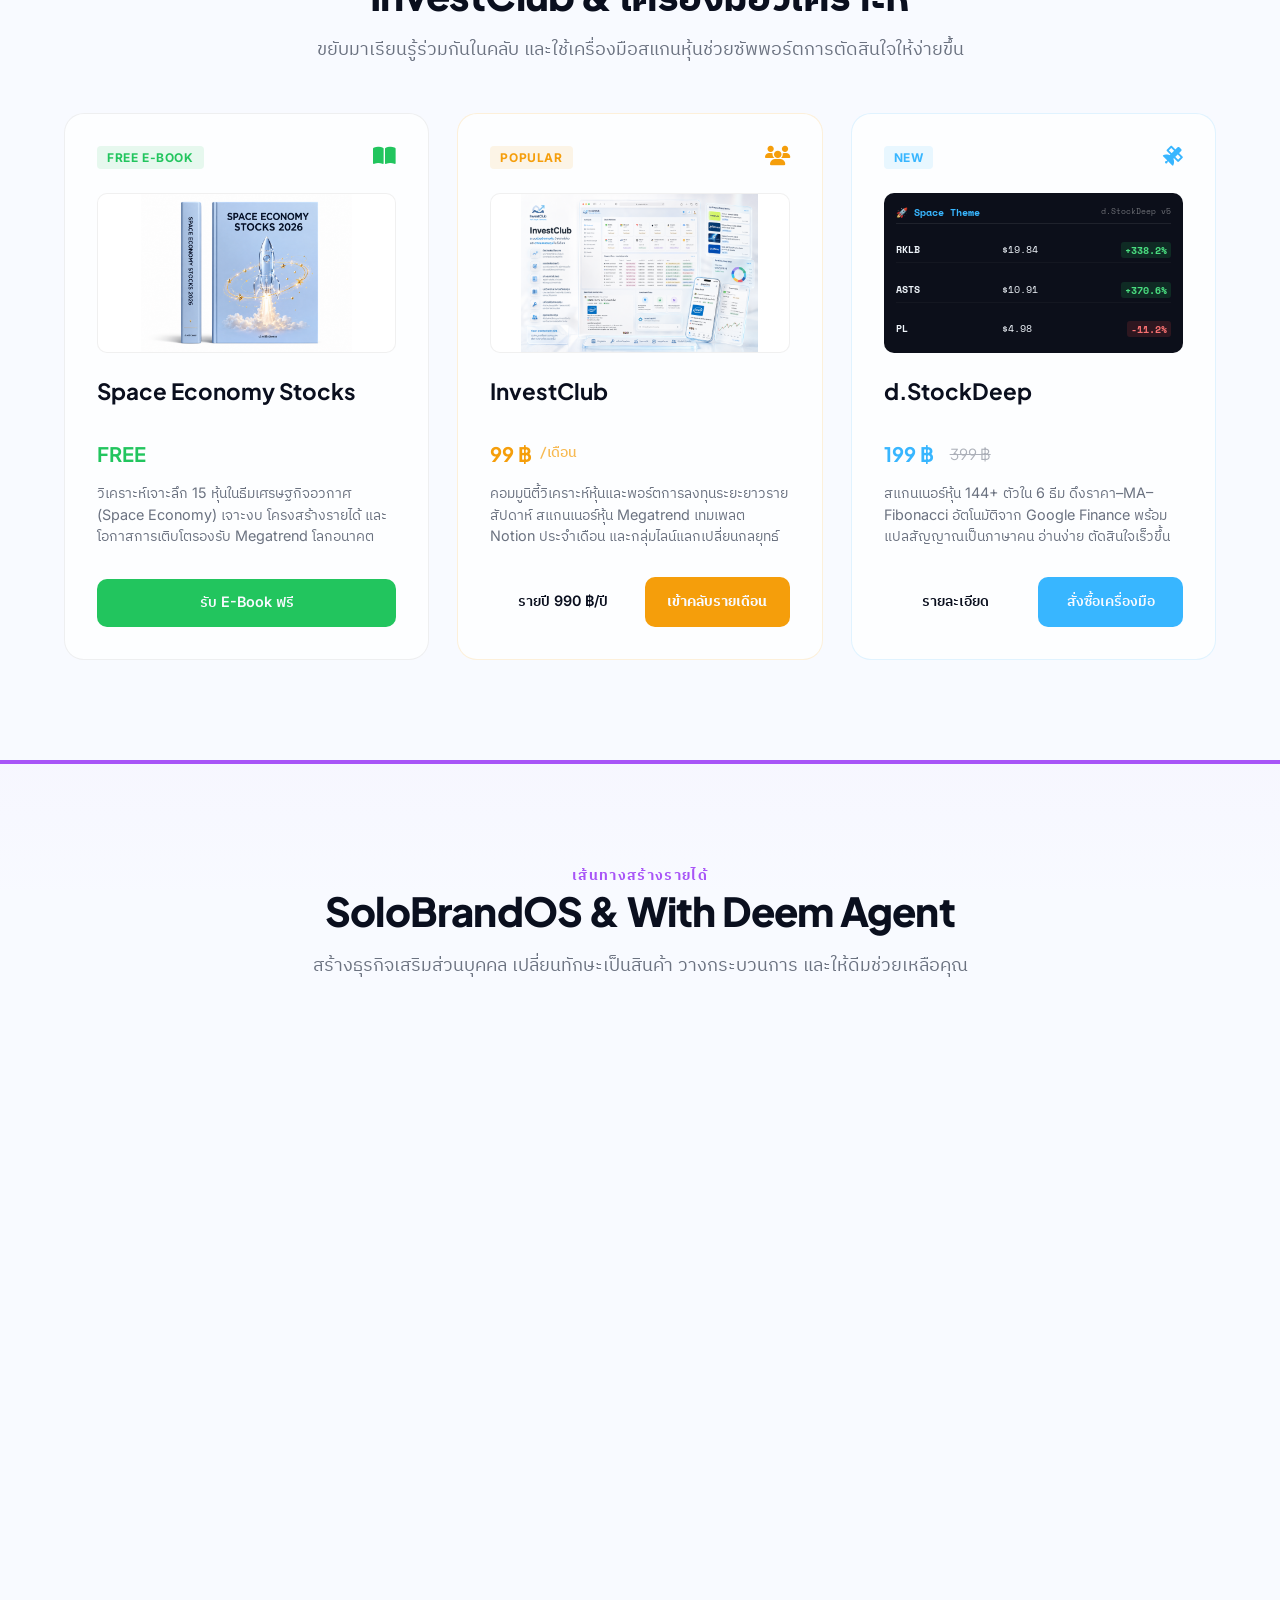
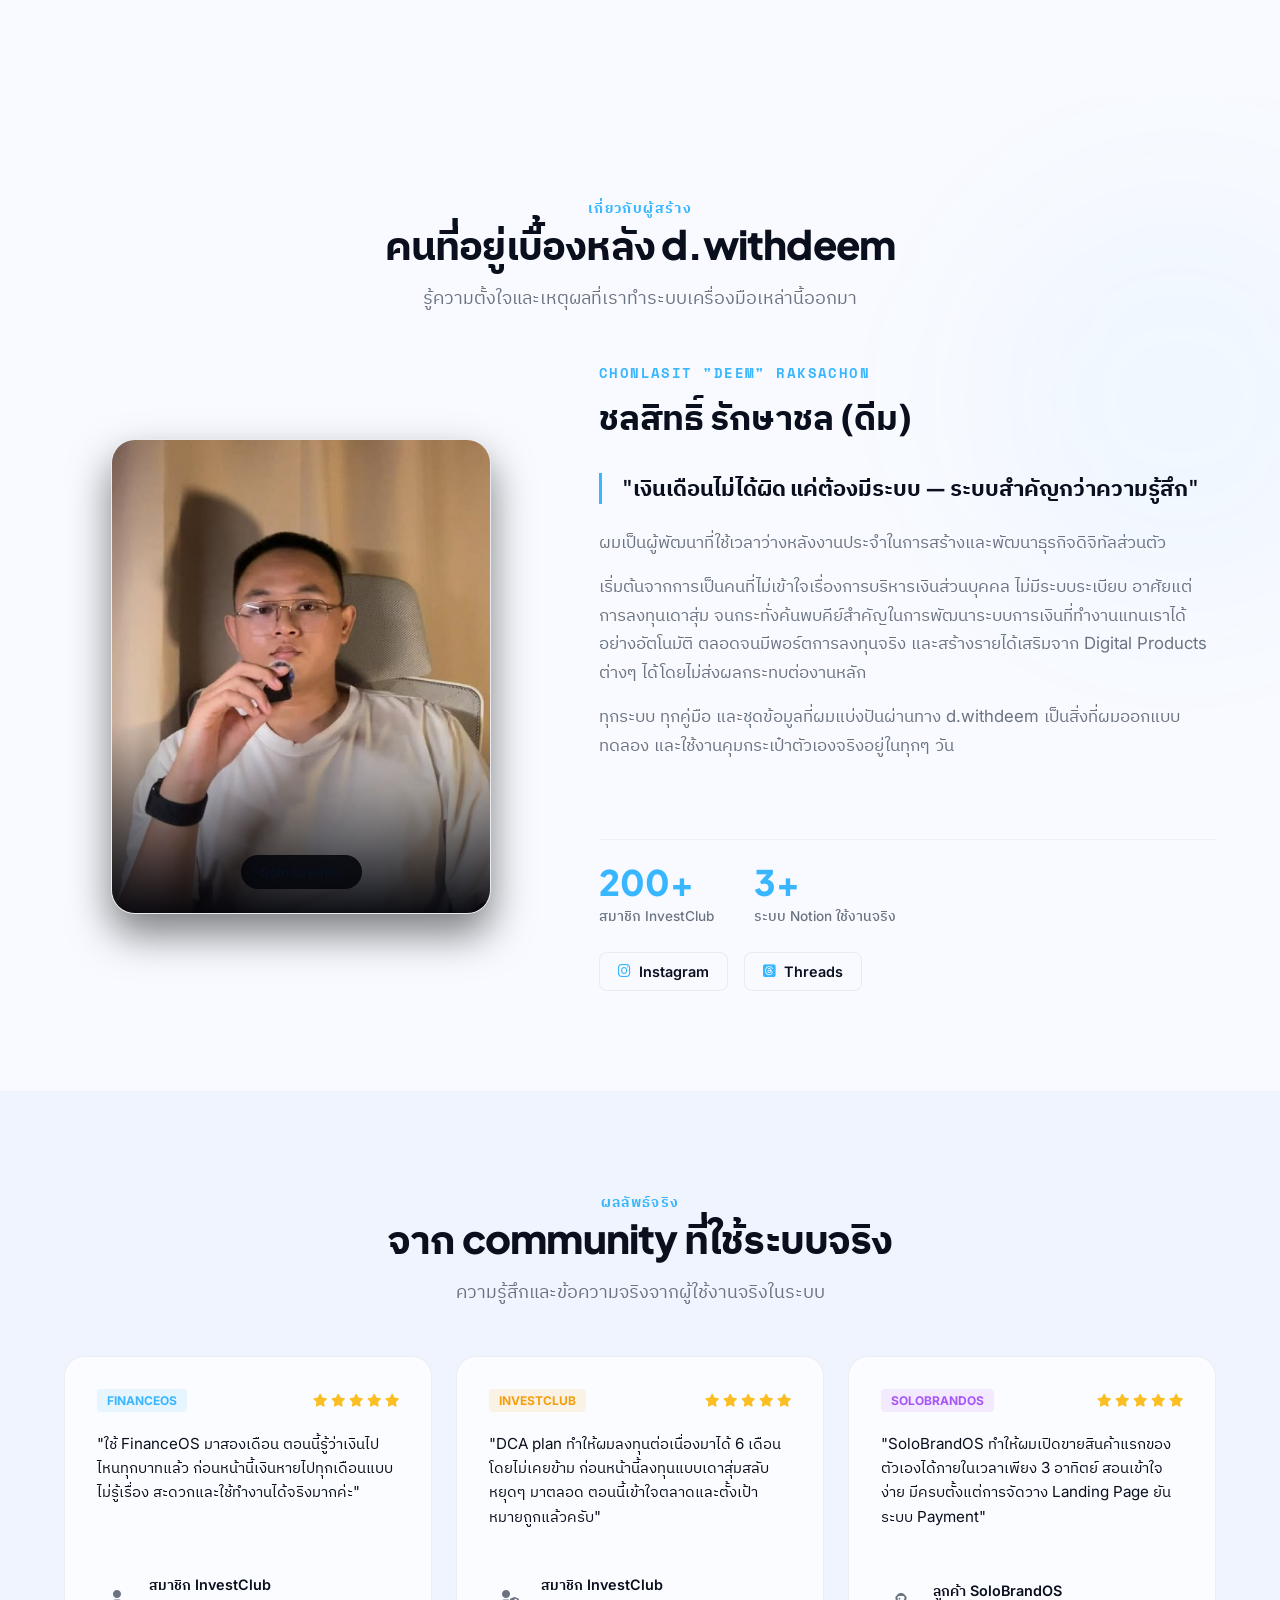
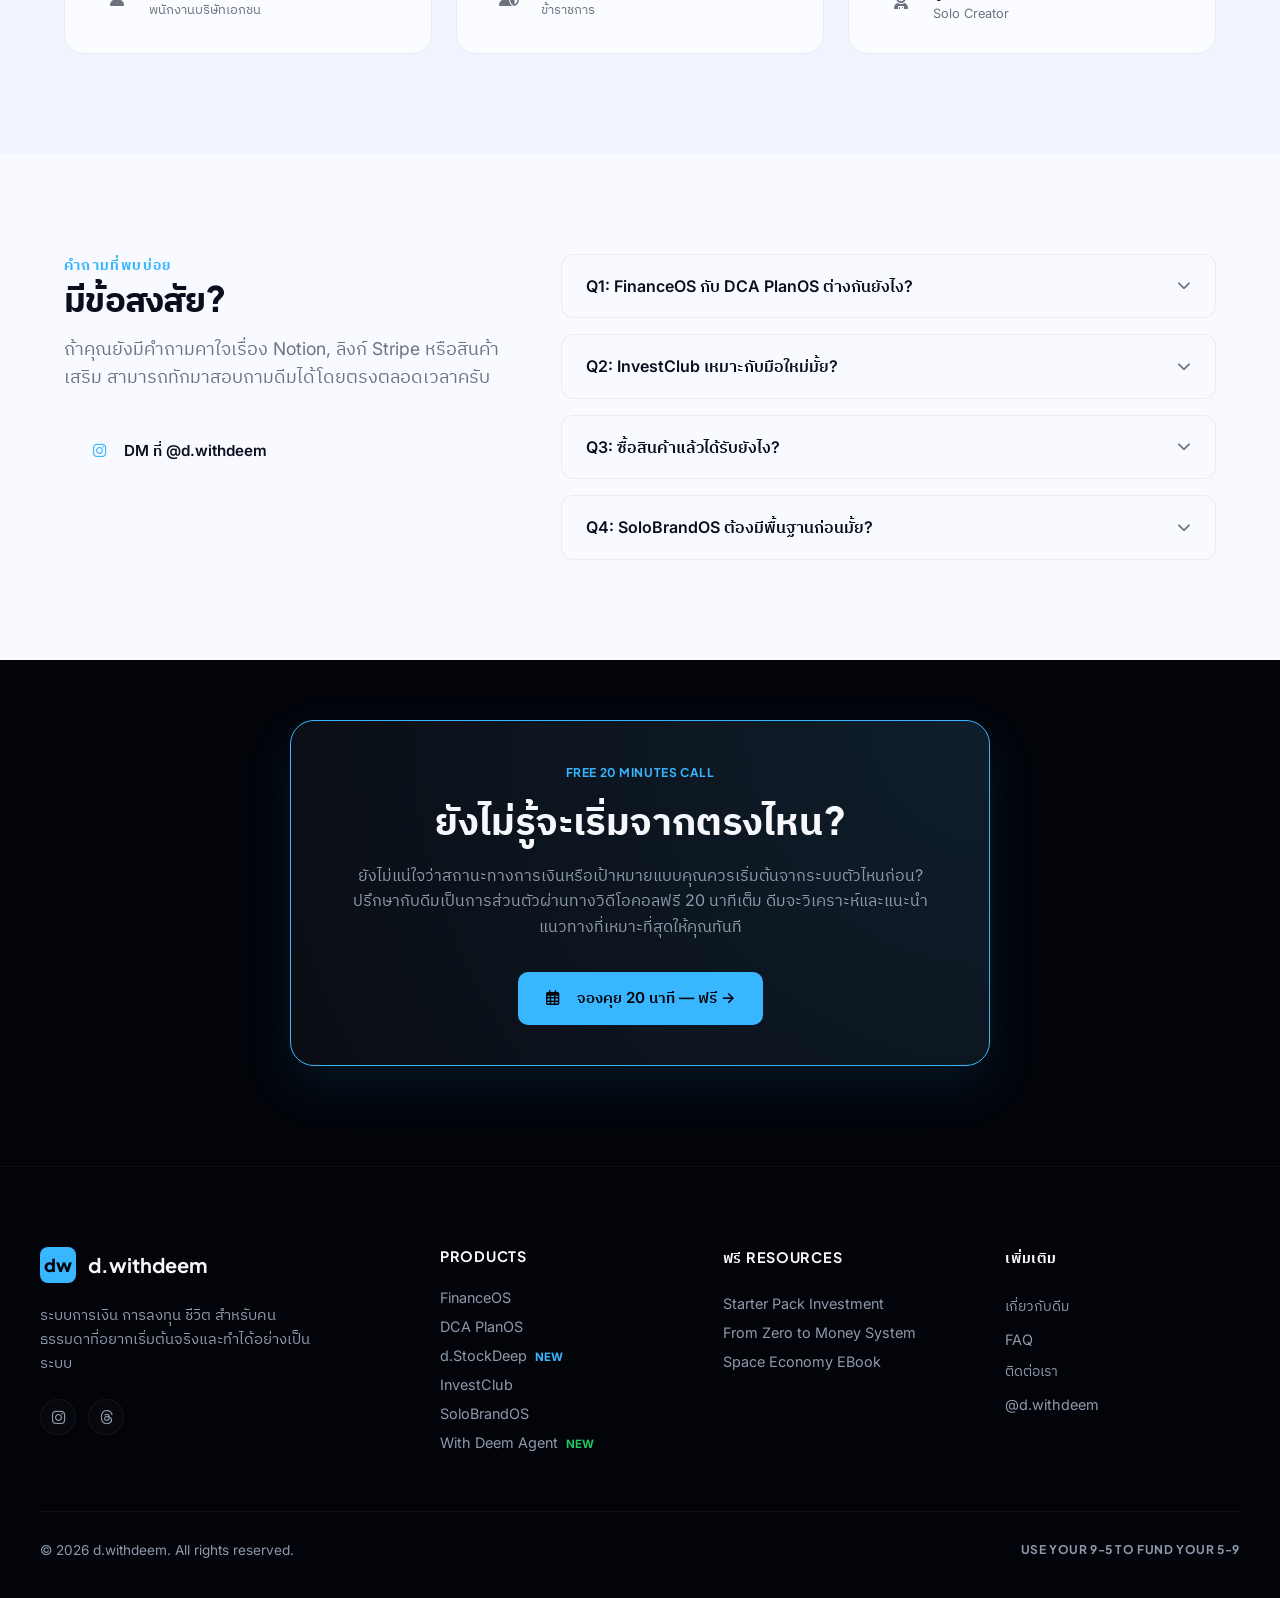
==== commit c2c6c34e: "Add files via upload" ====
--- a/v3/index.html
+++ b/v3/index.html
@@ -22,7 +22,7 @@
   
   <!-- Core Stylesheet (Referenced from parent directory) -->
   <meta name="color-scheme" content="light dark">
-  <link rel="stylesheet" href="../styles.css">
+  <link rel="stylesheet" href="styles.css">
 
   <!-- v3 Style Overrides to preserve styles.css while applying the new layout structure -->
   <style>
@@ -521,7 +521,7 @@
           <h3>คุมเงินให้อยู่</h3>
           <p>จัดระบบรายรับ-รายจ่าย เงินออม เงินสำรองฉุกเฉิน และเห็นภาพกระแสเงินสดรายเดือนอย่างชัดเจนในระบบเดียว</p>
           <div class="path-mini-mockup">
-            <img src="../img/FinanceOS.png" alt="FinanceOS Mockup">
+            <img src="img/FinanceOS.png" alt="FinanceOS Mockup">
           </div>
           <span class="path-btn-link">เริ่มจาก FinanceOS →</span>
         </a>
@@ -534,7 +534,7 @@
           <h3>ให้เงินทำงาน</h3>
           <p>เข้าร่วมคอมมูนิตี้นักลงทุนระยะยาว วางระบบ DCA สะสมหุ้น/กองทุน และวิเคราะห์เจาะลึกหุ้น Megatrend</p>
           <div class="path-mini-mockup">
-            <img src="../img/InvestClub.png" alt="InvestClub Mockup">
+            <img src="img/InvestClub.png" alt="InvestClub Mockup">
           </div>
           <span class="path-btn-link">เริ่มจาก InvestClub →</span>
         </a>
@@ -547,7 +547,7 @@
           <h3>สร้างรายได้เสริม</h3>
           <p>เปลี่ยนความรู้และตัวตนเป็น Digital Product และเซ็ตอัประบบขายอัตโนมัติ 24 ชั่วโมงโดยไม่กระทบงานหลัก</p>
           <div class="path-mini-mockup">
-            <img src="../img/SoloBrandOS.png" alt="SoloBrandOS Mockup">
+            <img src="img/SoloBrandOS.png" alt="SoloBrandOS Mockup">
           </div>
           <span class="path-btn-link">เริ่มจาก SoloBrandOS →</span>
         </a>
@@ -602,7 +602,7 @@
             <i class="fa-solid fa-book-open color-green" style="font-size: 1.25rem;"></i>
           </div>
           <div class="card-thumbnail-container" style="background: #ffffff;">
-            <img src="../img/From Zero to Money System.png" alt="From Zero to Money System E-Book" style="width:100%;height:100%;object-fit:contain;">
+            <img src="img/From Zero to Money System.png" alt="From Zero to Money System E-Book" style="width:100%;height:100%;object-fit:contain;">
           </div>
           <h3 class="card-title">From Zero to Money System</h3>
           <div class="card-price color-green">FREE</div>
@@ -619,7 +619,7 @@
             <i class="fa-solid fa-layer-group color-blue" style="font-size: 1.25rem;"></i>
           </div>
           <div class="card-thumbnail-container" style="background: #ffffff;">
-            <img src="../img/FinanceOS.png" alt="FinanceOS Mockup" style="width:100%;height:100%;object-fit:contain;">
+            <img src="img/FinanceOS.png" alt="FinanceOS Mockup" style="width:100%;height:100%;object-fit:contain;">
           </div>
           <h3 class="card-title">FinanceOS</h3>
           <div class="card-price color-blue">
@@ -639,7 +639,7 @@
             <i class="fa-solid fa-chart-line color-blue" style="font-size: 1.25rem;"></i>
           </div>
           <div class="card-thumbnail-container" style="background: #ffffff;">
-            <img src="../img/DCAPLANOS.png" alt="DCA PlanOS Mockup" style="width:100%;height:100%;object-fit:contain;">
+            <img src="img/DCAPLANOS.png" alt="DCA PlanOS Mockup" style="width:100%;height:100%;object-fit:contain;">
           </div>
           <h3 class="card-title">DCA PlanOS</h3>
           <div class="card-price color-blue">
@@ -672,7 +672,7 @@
             <i class="fa-solid fa-book-open color-green" style="font-size: 1.25rem;"></i>
           </div>
           <div class="card-thumbnail-container" style="background: #ffffff;">
-            <img src="../img/Space Economy Stocks E-Book.png" alt="Space Economy Stocks E-Book" style="width:100%;height:100%;object-fit:contain;">
+            <img src="img/Space Economy Stocks E-Book.png" alt="Space Economy Stocks E-Book" style="width:100%;height:100%;object-fit:contain;">
           </div>
           <h3 class="card-title">Space Economy Stocks</h3>
           <div class="card-price color-green">FREE</div>
@@ -689,7 +689,7 @@
             <i class="fa-solid fa-users color-amber" style="font-size: 1.25rem;"></i>
           </div>
           <div class="card-thumbnail-container" style="background: #ffffff;">
-            <img src="../img/InvestClub.png" alt="InvestClub Mockup" style="width:100%;height:100%;object-fit:contain;">
+            <img src="img/InvestClub.png" alt="InvestClub Mockup" style="width:100%;height:100%;object-fit:contain;">
           </div>
           <h3 class="card-title">InvestClub</h3>
           <div class="card-price color-amber">
@@ -737,7 +737,7 @@
           </div>
           <p class="card-desc">สแกนเนอร์หุ้น 144+ ตัวใน 6 ธีม ดึงราคา–MA–Fibonacci อัตโนมัติจาก Google Finance พร้อมแปลสัญญาณเป็นภาษาคน อ่านง่าย ตัดสินใจเร็วขึ้น</p>
           <div class="card-actions-2">
-            <a href="../stock-deep.html" class="btn btn-secondary btn-sm" style="justify-content: center;">รายละเอียด</a>
+            <a href="stock-deep.html" class="btn btn-secondary btn-sm" style="justify-content: center;">รายละเอียด</a>
             <a href="https://buy.stripe.com/3cI7sE3nu6pw4Pkaa9cfK0j" target="_blank" rel="noopener noreferrer" class="btn btn-primary btn-sm" style="justify-content: center;">สั่งซื้อเครื่องมือ</a>
           </div>
         </div>
@@ -762,7 +762,7 @@
             <i class="fa-solid fa-book-open color-green" style="font-size: 1.25rem;"></i>
           </div>
           <div class="card-thumbnail-container" style="background: #ffffff;">
-            <img src="../img/From Zero to Investment.png" alt="Starter Pack Investment E-Book" style="width:100%;height:100%;object-fit:contain;">
+            <img src="img/From Zero to Investment.png" alt="Starter Pack Investment E-Book" style="width:100%;height:100%;object-fit:contain;">
           </div>
           <h3 class="card-title">Starter Pack Investment</h3>
           <div class="card-price color-green">FREE</div>
@@ -779,7 +779,7 @@
             <i class="fa-solid fa-bolt color-purple" style="font-size: 1.25rem;"></i>
           </div>
           <div class="card-thumbnail-container" style="background: #ffffff; position: relative; z-index: 2;">
-            <img src="../img/SoloBrandOS.png" alt="SoloBrandOS Mockup" style="width:100%;height:100%;object-fit:contain;">
+            <img src="img/SoloBrandOS.png" alt="SoloBrandOS Mockup" style="width:100%;height:100%;object-fit:contain;">
           </div>
           <h3 class="card-title" style="position: relative; z-index: 2;">SoloBrandOS</h3>
           <div class="card-price color-purple" style="position: relative; z-index: 2;">
@@ -799,13 +799,13 @@
             <i class="fa-solid fa-handshake color-green" style="font-size: 1.25rem;"></i>
           </div>
           <div class="card-thumbnail-container" style="background: #ffffff;">
-            <img src="../img/WithDeemAgent.png" alt="Withdeem Agency Setup Service Mockup" style="width:100%;height:100%;object-fit:contain;">
+            <img src="img/WithDeemAgent.png" alt="Withdeem Agency Setup Service Mockup" style="width:100%;height:100%;object-fit:contain;">
           </div>
           <h3 class="card-title">With Deem Agent</h3>
           <div class="card-price color-green">ปรึกษาฟรี 30 นาที</div>
           <p class="card-desc">บริการตั้งค่าระบบธุรกิจดิจิทัล 1:1 — ดีมเซ็ตอัประบบหลังบ้าน Stripe, Notion และ Email Automation เพื่อส่งมอบสินค้าอัตโนมัติพร้อมปรับแผนกลยุทธ์</p>
           <div class="card-actions-2">
-            <a href="../dream-agent.html" class="btn btn-secondary btn-sm" style="justify-content: center;">รายละเอียด</a>
+            <a href="dream-agent.html" class="btn btn-secondary btn-sm" style="justify-content: center;">รายละเอียด</a>
             <a href="https://instagram.com/d.withdeem" target="_blank" rel="noopener noreferrer" class="btn btn-primary btn-sm" style="justify-content: center; background: var(--accent-green); color: #02040A; border-color: var(--accent-green); font-weight: bold;">ทักคุยรายละเอียด</a>
           </div>
         </div>
@@ -828,7 +828,7 @@
         <div class="about-left reveal delay-1">
           <div class="about-image-container">
             <div class="about-image-gradient"></div>
-            <img src="../img/Deem.jpg" alt="ชลสิทธิ์ รักษาชล (ดีม)" style="width: 100%; height: 100%; object-fit: cover;">
+            <img src="img/Deem.jpg" alt="ชลสิทธิ์ รักษาชล (ดีม)" style="width: 100%; height: 100%; object-fit: cover;">
             <div class="about-photo-badge">Solo Creator</div>
           </div>
         </div>
@@ -1084,10 +1084,10 @@
           <div class="footer-links">
             <a href="https://financeos-dwithdeem.framer.website/" target="_blank" rel="noopener noreferrer">FinanceOS</a>
             <a href="https://buy.stripe.com/6oUeV69LS9BIepU0zzcfK05" target="_blank" rel="noopener noreferrer">DCA PlanOS</a>
-            <a href="../stock-deep.html">d.StockDeep <span style="font-size: 0.72rem; color: var(--accent-blue); font-weight: bold; margin-left: 4px;">NEW</span></a>
+            <a href="stock-deep.html">d.StockDeep <span style="font-size: 0.72rem; color: var(--accent-blue); font-weight: bold; margin-left: 4px;">NEW</span></a>
             <a href="#invest">InvestClub</a>
             <a href="solobrandos.html">SoloBrandOS</a>
-            <a href="../dream-agent.html">With Deem Agent <span style="font-size: 0.72rem; color: var(--accent-green); font-weight: bold; margin-left: 4px;">NEW</span></a>
+            <a href="dream-agent.html">With Deem Agent <span style="font-size: 0.72rem; color: var(--accent-green); font-weight: bold; margin-left: 4px;">NEW</span></a>
           </div>
         </div>
 
@@ -1122,6 +1122,6 @@
   </footer>
 
   <!-- Scripts -->
-  <script src="../app.js"></script>
+  <script src="app.js"></script>
 </body>
 </html>
--- a/v3/styles.css
+++ b/v3/styles.css
@@ -0,0 +1,2540 @@
+/* --- Fonts Import --- */
+@import url('https://fonts.googleapis.com/css2?family=IBM+Plex+Sans+Thai:wght@300;400;500;600;700&family=Inter:wght@300;400;500;600;700&family=Plus+Jakarta+Sans:wght@400;500;600;700;800&family=Space+Mono:wght@400;700&display=swap');
+
+/* --- Design Tokens --- */
+:root {
+  /* Color Palette */
+  --bg-dark: #F8FAFF;
+  --bg-alt: #EFF4FF;
+  --bg-card: rgba(255, 255, 255, 0.72);
+  --bg-card-hover: rgba(255, 255, 255, 0.85);
+  --text-main: #0A0F1E;
+  --text-muted: #6B7280;
+  --text-muted-light: #9CA3AF;
+  
+  /* Accent Colors */
+  --accent-blue: #38B6FF;
+  --accent-blue-rgb: 56, 182, 255;
+  --accent-green: #22C55E;
+  --accent-green-rgb: 34, 197, 94;
+  --accent-amber: #F59E0B;
+  --accent-amber-rgb: 245, 158, 11;
+  --accent-purple: #A855F7;
+  --accent-purple-rgb: 168, 85, 247;
+  
+  /* Typography */
+  --font-headings: 'Plus Jakarta Sans', 'IBM Plex Sans Thai', sans-serif;
+  --font-body: 'Inter', 'IBM Plex Sans Thai', sans-serif;
+  --font-mono: 'Space Mono', monospace;
+
+  /* Card and Shadows */
+  --border-radius-lg: 20px;
+  --border-radius-sm: 10px;
+  --glass-border: rgba(0, 0, 0, 0.06);
+  --glass-border-subtle: rgba(0, 0, 0, 0.04);
+  --glass-border-white: rgba(255, 255, 255, 0.9);
+  --glass-shadow: rgba(0, 0, 0, 0.04);
+  --glass-shadow-hover: rgba(0, 0, 0, 0.08);
+  --transition-smooth: all 0.3s ease;
+  --transition-fast: all 0.2s ease;
+  
+  color-scheme: light dark;
+}
+
+@media (prefers-color-scheme: dark) {
+  :root {
+    --bg-dark: #030712;
+    --bg-alt: #0B0F19;
+    --bg-card: rgba(15, 23, 42, 0.65);
+    --bg-card-hover: rgba(30, 41, 59, 0.75);
+    --text-main: #EFF6FF;
+    --text-muted: #94A3B8;
+    --text-muted-light: #64748B;
+    --glass-border: rgba(255, 255, 255, 0.08);
+    --glass-border-subtle: rgba(255, 255, 255, 0.04);
+    --glass-border-white: rgba(15, 23, 42, 0.9);
+    --glass-shadow: rgba(0, 0, 0, 0.35);
+    --glass-shadow-hover: rgba(0, 0, 0, 0.55);
+  }
+}
+
+/* --- Global Reset --- */
+* {
+  box-sizing: border-box;
+  margin: 0;
+  padding: 0;
+  -webkit-font-smoothing: antialiased;
+  -moz-osx-font-smoothing: grayscale;
+}
+
+html {
+  scroll-behavior: smooth;
+  background-color: var(--bg-dark);
+  color: var(--text-main);
+  font-family: var(--font-body);
+  font-size: 16px;
+}
+
+body {
+  overflow-x: hidden;
+}
+
+a {
+  text-decoration: none;
+  color: inherit;
+  transition: var(--transition-fast);
+}
+
+button {
+  font-family: inherit;
+  border: none;
+  background: none;
+  cursor: pointer;
+}
+
+ul {
+  list-style: none;
+}
+
+/* --- Utility Components --- */
+
+/* Badge */
+.eyebrow-badge {
+  display: inline-flex;
+  align-items: center;
+  gap: 8px;
+  padding: 6px 14px;
+  border-radius: 9999px;
+  font-size: 0.75rem;
+  font-weight: 700;
+  letter-spacing: 0.05em;
+  text-transform: uppercase;
+  font-family: var(--font-headings);
+  margin-bottom: 20px;
+}
+
+.eyebrow-badge.blue {
+  border: 1px solid var(--accent-blue);
+  color: var(--accent-blue);
+  background: rgba(var(--accent-blue-rgb), 0.05);
+}
+
+.eyebrow-badge.green {
+  border: 1px solid var(--accent-green);
+  color: var(--accent-green);
+  background: rgba(var(--accent-green-rgb), 0.05);
+}
+
+.eyebrow-badge.amber {
+  border: 1px solid var(--accent-amber);
+  color: var(--accent-amber);
+  background: rgba(var(--accent-amber-rgb), 0.05);
+}
+
+.eyebrow-badge.purple {
+  border: 1px solid var(--accent-purple);
+  color: var(--accent-purple);
+  background: rgba(var(--accent-purple-rgb), 0.05);
+}
+
+.badge-dot {
+  width: 6px;
+  height: 6px;
+  border-radius: 50%;
+  position: relative;
+}
+
+.blue .badge-dot {
+  background-color: var(--accent-blue);
+  box-shadow: 0 0 8px var(--accent-blue);
+  animation: pulse-dot 1.5s infinite;
+}
+
+.green .badge-dot {
+  background-color: var(--accent-green);
+  box-shadow: 0 0 8px var(--accent-green);
+  animation: pulse-dot 1.5s infinite;
+}
+
+.amber .badge-dot {
+  background-color: var(--accent-amber);
+  box-shadow: 0 0 8px var(--accent-amber);
+  animation: pulse-dot 1.5s infinite;
+}
+
+.purple .badge-dot {
+  background-color: var(--accent-purple);
+  box-shadow: 0 0 8px var(--accent-purple);
+  animation: pulse-dot 1.5s infinite;
+}
+
+@keyframes pulse-dot {
+  0% {
+    transform: scale(0.85);
+    opacity: 0.5;
+  }
+  50% {
+    transform: scale(1.2);
+    opacity: 1;
+  }
+  100% {
+    transform: scale(0.85);
+    opacity: 0.5;
+  }
+}
+
+/* Sections */
+.section {
+  padding: 100px 24px;
+  max-width: 1200px;
+  margin: 0 auto;
+  position: relative;
+}
+
+.section-header {
+  margin-bottom: 50px;
+  text-align: center;
+  max-width: 700px;
+  margin-left: auto;
+  margin-right: auto;
+}
+
+.section-header.left-align {
+  text-align: left;
+  margin-left: 0;
+  margin-right: 0;
+  max-width: 100%;
+}
+
+.section-eyebrow {
+  color: var(--accent-blue);
+  text-transform: uppercase;
+  font-family: var(--font-headings);
+  font-size: 0.85rem;
+  letter-spacing: 0.1em;
+  margin-bottom: 12px;
+  font-weight: 700;
+}
+
+.section-title {
+  font-family: var(--font-headings);
+  font-size: 2.5rem;
+  font-weight: 800;
+  line-height: 1.2;
+  margin-bottom: 16px;
+  letter-spacing: -0.02em;
+}
+
+.section-subtitle {
+  color: var(--text-muted);
+  font-size: 1.1rem;
+  line-height: 1.6;
+}
+
+/* Buttons */
+.btn {
+  display: inline-flex;
+  align-items: center;
+  justify-content: center;
+  gap: 10px;
+  padding: 14px 28px;
+  border-radius: var(--border-radius-sm);
+  font-weight: 600;
+  font-size: 0.95rem;
+  transition: var(--transition-smooth);
+}
+
+.btn-primary {
+  background-color: var(--accent-blue);
+  color: var(--bg-dark);
+}
+
+.btn-primary:hover {
+  background-color: #61C5FF;
+  transform: translateY(-2px);
+  box-shadow: 0 8px 24px rgba(var(--accent-blue-rgb), 0.35);
+}
+
+.btn-secondary {
+  border: 1px solid rgba(255, 255, 255, 0.15);
+  color: var(--text-main);
+  background: rgba(255, 255, 255, 0.02);
+}
+
+.btn-secondary:hover {
+  border-color: rgba(255, 255, 255, 0.5);
+  background: rgba(255, 255, 255, 0.05);
+  transform: translateY(-2px);
+}
+
+.btn-green {
+  background-color: var(--accent-green);
+  color: var(--bg-dark);
+}
+
+.btn-green:hover {
+  background-color: #4ADE80;
+  transform: translateY(-2px);
+  box-shadow: 0 8px 24px rgba(var(--accent-green-rgb), 0.35);
+}
+
+.btn-amber {
+  background-color: var(--accent-amber);
+  color: var(--bg-dark);
+}
+
+.btn-amber:hover {
+  background-color: #FBBF24;
+  transform: translateY(-2px);
+  box-shadow: 0 8px 24px rgba(var(--accent-amber-rgb), 0.35);
+}
+
+.btn-purple {
+  background-color: var(--accent-purple);
+  color: var(--text-main);
+}
+
+.btn-purple:hover {
+  background-color: #C084FC;
+  transform: translateY(-2px);
+  box-shadow: 0 8px 24px rgba(var(--accent-purple-rgb), 0.35);
+}
+
+.btn-blue {
+  background-color: var(--accent-blue);
+  color: var(--bg-dark);
+}
+
+.btn-blue:hover {
+  background-color: #60C9FF;
+  transform: translateY(-2px);
+  box-shadow: 0 8px 24px rgba(var(--accent-blue-rgb), 0.35);
+}
+
+.btn-disabled {
+  background-color: rgba(255, 255, 255, 0.05);
+  color: rgba(255, 255, 255, 0.2);
+  border: 1px solid rgba(255, 255, 255, 0.05);
+  cursor: not-allowed;
+  pointer-events: none;
+}
+
+/* Accent Color Modifiers */
+.color-blue { color: var(--accent-blue); }
+.color-green { color: var(--accent-green); }
+.color-amber { color: var(--accent-amber); }
+.color-purple { color: var(--accent-purple); }
+
+/* --- 1. Navigation Bar --- */
+.nav-wrapper {
+  position: sticky;
+  top: 0;
+  left: 0;
+  width: 100%;
+  z-index: 1000;
+  backdrop-filter: blur(20px) saturate(180%);
+  -webkit-backdrop-filter: blur(20px) saturate(180%);
+  background: rgba(255, 255, 255, 0.82);
+  border-bottom: 1px solid var(--glass-border);
+  transition: var(--transition-smooth);
+}
+@media (prefers-color-scheme: dark) {
+  .nav-wrapper {
+    background: rgba(3, 7, 18, 0.82);
+  }
+}
+
+.nav-container {
+  display: flex;
+  justify-content: space-between;
+  align-items: center;
+  height: 80px;
+  max-width: 1200px;
+  margin: 0 auto;
+  padding: 0 24px;
+}
+
+.logo-link {
+  display: flex;
+  align-items: center;
+  gap: 12px;
+}
+
+.logo-mark {
+  background-color: var(--accent-blue);
+  color: var(--bg-dark);
+  font-family: var(--font-headings);
+  font-weight: 800;
+  font-size: 1.1rem;
+  width: 36px;
+  height: 36px;
+  display: flex;
+  align-items: center;
+  justify-content: center;
+  border-radius: 8px;
+}
+
+.logo-text {
+  font-family: var(--font-headings);
+  font-weight: 700;
+  font-size: 1.25rem;
+  color: var(--text-main);
+}
+
+.nav-menu {
+  display: flex;
+  gap: 32px;
+}
+
+.nav-menu a {
+  font-size: 0.95rem;
+  font-weight: 500;
+  color: var(--text-muted);
+}
+
+.nav-menu a:hover {
+  color: var(--accent-blue);
+}
+
+.nav-cta .btn {
+  padding: 10px 20px;
+  font-size: 0.85rem;
+}
+
+/* Burger Menu Mobile */
+.burger-menu {
+  display: none;
+  flex-direction: column;
+  gap: 6px;
+  width: 24px;
+  height: 24px;
+  justify-content: center;
+  z-index: 1001;
+}
+
+.burger-line {
+  width: 100%;
+  height: 2px;
+  background-color: var(--text-main);
+  border-radius: 2px;
+  transition: var(--transition-fast);
+}
+
+.burger-menu.active .burger-line:nth-child(1) {
+  transform: translateY(8px) rotate(45deg);
+}
+
+.burger-menu.active .burger-line:nth-child(2) {
+  opacity: 0;
+}
+
+.burger-menu.active .burger-line:nth-child(3) {
+  transform: translateY(-8px) rotate(-45deg);
+}
+
+/* --- 2. Hero Section --- */
+.hero-section {
+  padding-top: 180px;
+  padding-bottom: 80px;
+  text-align: center;
+}
+
+.hero-content {
+  max-width: 850px;
+  margin: 0 auto;
+}
+
+.hero-title {
+  font-family: var(--font-headings);
+  font-size: 4rem;
+  font-weight: 800;
+  line-height: 1.15;
+  margin-bottom: 24px;
+  letter-spacing: -0.03em;
+}
+
+.hero-subtitle {
+  color: var(--text-muted);
+  font-size: 1.25rem;
+  line-height: 1.6;
+  max-width: 650px;
+  margin: 0 auto 40px auto;
+}
+
+.hero-actions {
+  display: flex;
+  gap: 16px;
+  justify-content: center;
+  margin-bottom: 60px;
+}
+
+/* Stats Bar */
+.stats-bar {
+  display: grid;
+  grid-template-columns: repeat(3, 1fr);
+  border: 1px solid var(--glass-border);
+  background: rgba(255, 255, 255, 0.02);
+  border-radius: var(--border-radius-lg);
+  padding: 24px;
+  max-width: 700px;
+  margin: 0 auto;
+  backdrop-filter: blur(10px);
+}
+
+.stat-item {
+  text-align: center;
+  border-right: 1px solid var(--glass-border);
+}
+
+.stat-item:last-child {
+  border-right: none;
+}
+
+.stat-number {
+  font-family: var(--font-headings);
+  font-size: 2.25rem;
+  font-weight: 800;
+  color: var(--accent-blue);
+  margin-bottom: 6px;
+}
+
+.stat-label {
+  color: var(--text-muted);
+  font-size: 0.85rem;
+  font-weight: 500;
+}
+
+/* --- 3. Trust Bar --- */
+.trust-bar-section {
+  padding: 40px 24px;
+  border-top: 1px solid var(--glass-border);
+  border-bottom: 1px solid var(--glass-border);
+  background: rgba(255, 255, 255, 0.01);
+  overflow: hidden;
+}
+
+.trust-ticker-container {
+  max-width: 1200px;
+  margin: 0 auto;
+  position: relative;
+}
+
+.trust-ticker {
+  display: flex;
+  justify-content: space-around;
+  align-items: center;
+  flex-wrap: wrap;
+  gap: 32px;
+}
+
+.trust-item {
+  display: flex;
+  align-items: center;
+  gap: 10px;
+  color: var(--text-muted);
+  font-weight: 600;
+  font-size: 0.9rem;
+  letter-spacing: 0.05em;
+  text-transform: uppercase;
+}
+
+.trust-icon {
+  color: var(--accent-blue);
+  font-size: 1.1rem;
+}
+
+/* --- Cards Grid System --- */
+.card-grid {
+  display: grid;
+  grid-template-columns: repeat(3, 1fr);
+  gap: 24px;
+}
+
+.card {
+  background-color: var(--bg-card);
+  border: 1px solid var(--glass-border);
+  border-radius: var(--border-radius-lg);
+  padding: 32px;
+  display: flex;
+  flex-direction: column;
+  height: 100%;
+  transition: var(--transition-smooth);
+  position: relative;
+  overflow: hidden;
+}
+
+.card:hover {
+  transform: translateY(-6px);
+  background-color: var(--bg-card-hover);
+  border-color: rgba(255, 255, 255, 0.1);
+  box-shadow: 0 20px 40px var(--glass-shadow);
+}
+
+.card::before {
+  content: '';
+  position: absolute;
+  top: 0;
+  left: 0;
+  width: 100%;
+  height: 2px;
+  opacity: 0;
+  transition: var(--transition-smooth);
+}
+
+.card.blue-border:hover::before {
+  background: linear-gradient(90deg, transparent, var(--accent-blue), transparent);
+  opacity: 1;
+}
+
+.card.green-border:hover::before {
+  background: linear-gradient(90deg, transparent, var(--accent-green), transparent);
+  opacity: 1;
+}
+
+.card.amber-border:hover::before {
+  background: linear-gradient(90deg, transparent, var(--accent-amber), transparent);
+  opacity: 1;
+}
+
+.card.purple-border:hover::before {
+  background: linear-gradient(90deg, transparent, var(--accent-purple), transparent);
+  opacity: 1;
+}
+
+.card-top {
+  display: flex;
+  justify-content: space-between;
+  align-items: flex-start;
+  margin-bottom: 24px;
+}
+
+.card-badge {
+  font-size: 0.75rem;
+  font-weight: 700;
+  padding: 4px 10px;
+  border-radius: 4px;
+  text-transform: uppercase;
+  letter-spacing: 0.05em;
+}
+
+.card-badge.green {
+  background: rgba(var(--accent-green-rgb), 0.1);
+  color: var(--accent-green);
+}
+
+.card-badge.blue {
+  background: rgba(var(--accent-blue-rgb), 0.1);
+  color: var(--accent-blue);
+}
+
+.card-badge.amber {
+  background: rgba(var(--accent-amber-rgb), 0.1);
+  color: var(--accent-amber);
+}
+
+.card-thumbnail-container {
+  width: 100%;
+  height: 160px;
+  border-radius: var(--border-radius-sm);
+  background: rgba(255, 255, 255, 0.02);
+  border: 1px solid var(--glass-border);
+  margin-bottom: 24px;
+  display: flex;
+  align-items: center;
+  justify-content: center;
+  overflow: hidden;
+  position: relative;
+}
+
+/* Premium Dashboard UI Mockups in CSS */
+.dashboard-mockup {
+  width: 85%;
+  height: 85%;
+  background: #0D111A;
+  border: 1px solid rgba(255, 255, 255, 0.08);
+  border-radius: 6px;
+  padding: 10px;
+  display: flex;
+  flex-direction: column;
+  gap: 8px;
+}
+
+.mockup-header {
+  display: flex;
+  gap: 4px;
+  align-items: center;
+  border-bottom: 1px solid rgba(255, 255, 255, 0.05);
+  padding-bottom: 6px;
+}
+
+.mockup-dot {
+  width: 6px;
+  height: 6px;
+  border-radius: 50%;
+  background: rgba(255, 255, 255, 0.2);
+}
+
+.mockup-content {
+  display: flex;
+  flex-direction: column;
+  gap: 6px;
+}
+
+.mockup-row {
+  display: flex;
+  gap: 6px;
+  width: 100%;
+}
+
+.mockup-bar {
+  height: 6px;
+  border-radius: 3px;
+  background: rgba(255, 255, 255, 0.08);
+}
+
+.mockup-bar.short { width: 40%; }
+.mockup-bar.med { width: 65%; }
+.mockup-bar.long { width: 90%; }
+.mockup-bar.accent-b { background: rgba(var(--accent-blue-rgb), 0.3); }
+.mockup-bar.accent-g { background: rgba(var(--accent-green-rgb), 0.3); }
+.mockup-bar.accent-a { background: rgba(var(--accent-amber-rgb), 0.3); }
+
+.mockup-grid-2 {
+  display: grid;
+  grid-template-columns: 1fr 1fr;
+  gap: 6px;
+}
+
+.mockup-box {
+  border: 1px dashed rgba(255, 255, 255, 0.08);
+  border-radius: 4px;
+  height: 35px;
+  display: flex;
+  align-items: center;
+  justify-content: center;
+}
+
+.card-title {
+  font-family: var(--font-headings);
+  font-size: 1.4rem;
+  font-weight: 700;
+  margin-bottom: 8px;
+}
+
+.card-price {
+  font-family: var(--font-headings);
+  font-size: 1.25rem;
+  font-weight: 700;
+  margin-bottom: 16px;
+}
+
+.card-desc {
+  color: var(--text-muted);
+  font-size: 0.9rem;
+  line-height: 1.5;
+  margin-bottom: 30px;
+  flex-grow: 1;
+}
+
+.card .btn {
+  width: 100%;
+  padding: 12px;
+  font-size: 0.9rem;
+}
+
+.card-actions-2 {
+  display: grid;
+  grid-template-columns: 1fr 1fr;
+  gap: 10px;
+  width: 100%;
+  margin-top: auto;
+}
+
+.btn-sm {
+  padding: 10px 8px;
+  font-size: 0.82rem;
+  font-weight: 600;
+  text-align: center;
+  border-radius: var(--border-radius-sm);
+  white-space: nowrap;
+}
+
+/* --- Horizontal Cards (Bundle, InvestClub, SoloBrandOS) --- */
+.horizontal-card {
+  background-color: var(--bg-card);
+  border: 1px solid var(--glass-border);
+  border-radius: var(--border-radius-lg);
+  display: grid;
+  grid-template-columns: 1.1fr 1.3fr;
+  overflow: hidden;
+  transition: var(--transition-smooth);
+  position: relative;
+}
+
+.horizontal-card:hover {
+  border-color: rgba(255, 255, 255, 0.1);
+  box-shadow: 0 30px 60px rgba(0, 0, 0, 0.6);
+  transform: translateY(-4px);
+}
+
+.horizontal-card.blue-border:hover {
+  box-shadow: 0 30px 60px rgba(var(--accent-blue-rgb), 0.05);
+}
+
+.horizontal-card.amber-border:hover {
+  box-shadow: 0 30px 60px rgba(var(--accent-amber-rgb), 0.05);
+}
+
+.horizontal-card.purple-border:hover {
+  box-shadow: 0 30px 60px rgba(var(--accent-purple-rgb), 0.05);
+}
+
+.horizontal-card::before {
+  content: '';
+  position: absolute;
+  top: 0;
+  left: 0;
+  height: 100%;
+  width: 4px;
+}
+
+.horizontal-card.blue-border::before { background-color: var(--accent-blue); }
+.horizontal-card.amber-border::before { background-color: var(--accent-amber); }
+.horizontal-card.purple-border::before { background-color: var(--accent-purple); }
+
+.h-card-left {
+  padding: 48px;
+  background: linear-gradient(135deg, rgba(255, 255, 255, 0.01), rgba(255, 255, 255, 0.03));
+  display: flex;
+  align-items: center;
+  justify-content: center;
+  border-right: 1px solid var(--glass-border);
+  position: relative;
+}
+
+.h-card-right {
+  padding: 48px;
+  display: flex;
+  flex-direction: column;
+  justify-content: center;
+}
+
+.h-card-tag {
+  font-family: var(--font-headings);
+  font-weight: 700;
+  font-size: 0.8rem;
+  letter-spacing: 0.05em;
+  text-transform: uppercase;
+  margin-bottom: 16px;
+  display: inline-flex;
+  align-items: center;
+  gap: 6px;
+}
+
+.h-card-title {
+  font-family: var(--font-headings);
+  font-size: 2.2rem;
+  font-weight: 800;
+  line-height: 1.2;
+  margin-bottom: 16px;
+  letter-spacing: -0.02em;
+}
+
+.h-card-desc {
+  color: var(--text-muted);
+  font-size: 1rem;
+  line-height: 1.6;
+  margin-bottom: 24px;
+}
+
+/* Feature tags inside cards */
+.pills-container {
+  display: flex;
+  flex-wrap: wrap;
+  gap: 10px;
+  margin-bottom: 24px;
+}
+
+.pill {
+  font-size: 0.8rem;
+  font-weight: 600;
+  padding: 6px 12px;
+  border-radius: 9999px;
+  border: 1px solid rgba(255, 255, 255, 0.08);
+  background: rgba(255, 255, 255, 0.02);
+  color: var(--text-main);
+}
+
+.h-card-pricing {
+  margin-bottom: 32px;
+  display: flex;
+  align-items: baseline;
+  gap: 12px;
+}
+
+.h-card-price-now {
+  font-family: var(--font-headings);
+  font-size: 2rem;
+  font-weight: 800;
+}
+
+.h-card-price-old {
+  color: var(--text-muted);
+  text-decoration: line-through;
+  font-size: 1.2rem;
+}
+
+/* List Checkmarks */
+.features-list {
+  display: grid;
+  grid-template-columns: 1fr 1fr;
+  gap: 12px;
+  margin-bottom: 32px;
+}
+
+.feature-item {
+  display: flex;
+  align-items: center;
+  gap: 8px;
+  font-size: 0.9rem;
+  font-weight: 500;
+}
+
+.feature-icon-check {
+  color: var(--accent-amber);
+  font-weight: bold;
+}
+
+/* Premium SVGs & CSS for Horizontal Cards */
+.bundle-visual-mockup {
+  position: relative;
+  width: 240px;
+  height: 240px;
+  display: flex;
+  align-items: center;
+  justify-content: center;
+}
+
+.visual-sphere {
+  position: absolute;
+  width: 140px;
+  height: 140px;
+  border-radius: 50%;
+  filter: blur(40px);
+  opacity: 0.15;
+}
+
+.visual-box {
+  width: 120px;
+  height: 120px;
+  background: linear-gradient(135deg, #1E293B, #0F172A);
+  border: 1px solid rgba(255, 255, 255, 0.15);
+  border-radius: 16px;
+  transform: rotate(-10deg) skew(5deg);
+  display: flex;
+  align-items: center;
+  justify-content: center;
+  box-shadow: 0 20px 40px rgba(0, 0, 0, 0.5);
+  z-index: 2;
+  position: relative;
+}
+
+.visual-emoji {
+  font-size: 3.5rem;
+  filter: drop-shadow(0 4px 8px rgba(0, 0, 0, 0.3));
+}
+
+.visual-circle-accent {
+  position: absolute;
+  border: 1.5px dashed rgba(var(--accent-blue-rgb), 0.3);
+  border-radius: 50%;
+  width: 200px;
+  height: 200px;
+  animation: rotate-inf 30s linear infinite;
+}
+
+@keyframes rotate-inf {
+  from { transform: rotate(0deg); }
+  to { transform: rotate(360deg); }
+}
+
+/* Pricing Toggle Switch (InvestClub) */
+.pricing-switch-container {
+  display: inline-flex;
+  align-items: center;
+  gap: 12px;
+  border: 1px solid var(--glass-border);
+  background: rgba(255, 255, 255, 0.02);
+  padding: 6px;
+  border-radius: 9999px;
+  margin-bottom: 24px;
+}
+
+.pricing-switch-btn {
+  padding: 6px 16px;
+  border-radius: 9999px;
+  font-size: 0.85rem;
+  font-weight: 600;
+  transition: var(--transition-fast);
+}
+
+.pricing-switch-btn.active {
+  background-color: var(--accent-amber);
+  color: var(--bg-dark);
+}
+
+.pricing-switch-btn:not(.active) {
+  color: var(--text-muted);
+}
+
+.pricing-switch-btn:not(.active):hover {
+  color: var(--text-main);
+}
+
+/* --- 7. About Deem Section --- */
+.about-grid {
+  display: grid;
+  grid-template-columns: 1fr 1.3fr;
+  gap: 60px;
+  align-items: center;
+}
+
+.about-left {
+  position: relative;
+  display: flex;
+  flex-direction: column;
+  align-items: center;
+}
+
+.about-image-container {
+  width: 100%;
+  max-width: 380px;
+  border-radius: 24px;
+  overflow: hidden;
+  border: 1px solid var(--glass-border);
+  background-color: rgba(255, 255, 255, 0.02);
+  position: relative;
+  aspect-ratio: 4 / 5;
+  display: flex;
+  align-items: center;
+  justify-content: center;
+  box-shadow: 0 20px 40px rgba(0, 0, 0, 0.5);
+}
+
+.about-image-gradient {
+  position: absolute;
+  top: 0;
+  left: 0;
+  width: 100%;
+  height: 100%;
+  background: linear-gradient(180deg, transparent 60%, rgba(2, 4, 10, 0.95));
+  z-index: 2;
+}
+
+.about-avatar-fallback {
+  width: 100%;
+  height: 100%;
+  background: linear-gradient(135deg, #101625, #07090F);
+  display: flex;
+  flex-direction: column;
+  justify-content: center;
+  align-items: center;
+  color: var(--accent-blue);
+}
+
+.about-avatar-fallback i {
+  font-size: 6rem;
+  margin-bottom: 20px;
+  filter: drop-shadow(0 0 16px rgba(var(--accent-blue-rgb), 0.3));
+}
+
+.about-avatar-fallback span {
+  font-family: var(--font-headings);
+  font-weight: 700;
+  letter-spacing: 0.15em;
+  font-size: 0.8rem;
+  color: var(--text-muted);
+}
+
+.about-photo-badge {
+  position: absolute;
+  bottom: 24px;
+  z-index: 3;
+  background: rgba(2, 4, 10, 0.85);
+  border: 1px solid var(--glass-border);
+  backdrop-filter: blur(8px);
+  padding: 8px 18px;
+  border-radius: 9999px;
+  font-size: 0.85rem;
+  font-weight: 700;
+  color: var(--text-main);
+  text-align: center;
+}
+
+.about-right {
+  display: flex;
+  flex-direction: column;
+}
+
+.about-name-mono {
+  font-family: var(--font-mono);
+  font-size: 0.9rem;
+  color: var(--accent-blue);
+  letter-spacing: 0.1em;
+  text-transform: uppercase;
+  margin-bottom: 8px;
+  font-weight: 600;
+}
+
+.about-name {
+  font-family: var(--font-headings);
+  font-size: 2.2rem;
+  font-weight: 800;
+  margin-bottom: 24px;
+}
+
+.about-quote-container {
+  border-left: 3px solid var(--accent-blue);
+  padding-left: 20px;
+  margin-bottom: 24px;
+}
+
+.about-quote {
+  font-family: var(--font-headings);
+  font-size: 1.35rem;
+  font-weight: 700;
+  line-height: 1.4;
+  color: var(--text-main);
+}
+
+.about-bio {
+  color: var(--text-muted);
+  font-size: 1.05rem;
+  line-height: 1.7;
+  margin-bottom: 32px;
+}
+
+.about-bio p {
+  margin-bottom: 16px;
+}
+
+.about-socials {
+  display: flex;
+  gap: 16px;
+}
+
+.about-social-btn {
+  display: flex;
+  align-items: center;
+  gap: 8px;
+  padding: 10px 18px;
+  border-radius: 8px;
+  border: 1px solid var(--glass-border);
+  background: rgba(255, 255, 255, 0.02);
+  font-size: 0.9rem;
+  font-weight: 600;
+  color: var(--text-main);
+  transition: var(--transition-fast);
+}
+
+.about-social-btn:hover {
+  background: rgba(255, 255, 255, 0.05);
+  border-color: rgba(255, 255, 255, 0.2);
+  transform: translateY(-2px);
+}
+
+/* --- 8. Social Proof Section --- */
+.testimonials-grid {
+  display: grid;
+  grid-template-columns: repeat(3, 1fr);
+  gap: 24px;
+}
+
+.testimonial-card {
+  background: var(--bg-card);
+  border: 1px solid var(--glass-border);
+  border-radius: var(--border-radius-lg);
+  padding: 32px;
+  display: flex;
+  flex-direction: column;
+  height: 100%;
+}
+
+.testimonial-header {
+  display: flex;
+  justify-content: space-between;
+  align-items: center;
+  margin-bottom: 20px;
+}
+
+.testimonial-product-tag {
+  font-size: 0.75rem;
+  font-weight: 700;
+  padding: 4px 10px;
+  border-radius: 4px;
+  text-transform: uppercase;
+}
+
+.testimonial-product-tag.blue {
+  background: rgba(var(--accent-blue-rgb), 0.1);
+  color: var(--accent-blue);
+}
+
+.testimonial-product-tag.amber {
+  background: rgba(var(--accent-amber-rgb), 0.1);
+  color: var(--accent-amber);
+}
+
+.testimonial-product-tag.purple {
+  background: rgba(var(--accent-purple-rgb), 0.1);
+  color: var(--accent-purple);
+}
+
+.testimonial-stars {
+  color: #FBBF24;
+  font-size: 0.8rem;
+}
+
+.testimonial-quote {
+  font-size: 0.95rem;
+  line-height: 1.6;
+  color: var(--text-main);
+  margin-bottom: 24px;
+  flex-grow: 1;
+}
+
+.testimonial-meta {
+  display: flex;
+  align-items: center;
+  gap: 12px;
+  border-top: 1px solid rgba(255, 255, 255, 0.04);
+  padding-top: 20px;
+}
+
+.testimonial-avatar-fallback {
+  width: 40px;
+  height: 40px;
+  border-radius: 50%;
+  background: rgba(255, 255, 255, 0.05);
+  display: flex;
+  align-items: center;
+  justify-content: center;
+  color: var(--text-muted);
+}
+
+.testimonial-name {
+  font-weight: 600;
+  font-size: 0.9rem;
+  margin-bottom: 2px;
+}
+
+.testimonial-role {
+  color: var(--text-muted);
+  font-size: 0.8rem;
+}
+
+/* --- 9. FAQ Section --- */
+.faq-grid {
+  display: grid;
+  grid-template-columns: 1fr 1.5fr;
+  gap: 60px;
+}
+
+.faq-left {
+  display: flex;
+  flex-direction: column;
+  justify-content: flex-start;
+}
+
+.faq-left .section-header {
+  text-align: left;
+  margin-left: 0;
+  margin-bottom: 32px;
+}
+
+.faq-accordions {
+  display: flex;
+  flex-direction: column;
+  gap: 16px;
+}
+
+.accordion-item {
+  border: 1px solid var(--glass-border);
+  background: rgba(255, 255, 255, 0.01);
+  border-radius: 12px;
+  overflow: hidden;
+  transition: var(--transition-fast);
+}
+
+.accordion-item:hover {
+  background: rgba(255, 255, 255, 0.02);
+  border-color: rgba(255, 255, 255, 0.1);
+}
+
+.accordion-header {
+  padding: 20px 24px;
+  display: flex;
+  justify-content: space-between;
+  align-items: center;
+  cursor: pointer;
+  user-select: none;
+}
+
+.accordion-question {
+  font-weight: 600;
+  font-size: 1rem;
+  line-height: 1.4;
+  padding-right: 16px;
+}
+
+.accordion-icon {
+  font-size: 0.85rem;
+  color: var(--text-muted);
+  transition: transform 0.3s cubic-bezier(0.16, 1, 0.3, 1);
+}
+
+.accordion-content {
+  max-height: 0;
+  overflow: hidden;
+  transition: max-height 0.3s cubic-bezier(0.16, 1, 0.3, 1);
+}
+
+.accordion-body {
+  padding: 0 24px 20px 24px;
+  color: var(--text-muted);
+  font-size: 0.95rem;
+  line-height: 1.6;
+  border-top: 1px solid transparent;
+}
+
+.accordion-item.active {
+  background: rgba(255, 255, 255, 0.02);
+  border-color: rgba(var(--accent-blue-rgb), 0.2);
+}
+
+.accordion-item.active .accordion-icon {
+  transform: rotate(180deg);
+  color: var(--accent-blue);
+}
+
+.accordion-item.active .accordion-body {
+  border-top-color: var(--glass-border);
+}
+
+/* --- 10. Final CTA Banner --- */
+.cta-banner-section {
+  padding: 60px 24px 100px 24px;
+}
+
+.cta-banner-container {
+  border: 1px solid var(--accent-blue);
+  background: radial-gradient(circle at top right, rgba(56, 182, 255, 0.1), transparent), var(--bg-card);
+  border-radius: 24px;
+  padding: 60px 48px;
+  text-align: center;
+  position: relative;
+  overflow: hidden;
+  box-shadow: 0 20px 50px rgba(var(--accent-blue-rgb), 0.1);
+}
+
+.cta-banner-eyebrow {
+  font-family: var(--font-headings);
+  color: var(--accent-blue);
+  font-weight: 700;
+  font-size: 0.85rem;
+  letter-spacing: 0.15em;
+  text-transform: uppercase;
+  margin-bottom: 16px;
+}
+
+.cta-banner-title {
+  font-family: var(--font-headings);
+  font-size: 2.5rem;
+  font-weight: 800;
+  margin-bottom: 16px;
+}
+
+.cta-banner-sub {
+  color: var(--text-muted);
+  font-size: 1.1rem;
+  line-height: 1.6;
+  max-width: 600px;
+  margin: 0 auto 32px auto;
+}
+
+/* --- 11. Footer --- */
+.footer-wrapper {
+  background-color: #010206;
+  border-top: 1px solid var(--glass-border);
+  padding: 80px 24px 40px 24px;
+}
+
+.footer-container {
+  max-width: 1200px;
+  margin: 0 auto;
+}
+
+.footer-grid {
+  display: grid;
+  grid-template-columns: 1.5fr 1fr 1fr 1fr;
+  gap: 48px;
+  margin-bottom: 60px;
+}
+
+.footer-brand {
+  display: flex;
+  flex-direction: column;
+}
+
+.footer-tagline {
+  color: var(--text-muted);
+  font-size: 0.95rem;
+  line-height: 1.6;
+  margin-top: 20px;
+  margin-bottom: 24px;
+  max-width: 280px;
+}
+
+.footer-socials {
+  display: flex;
+  gap: 12px;
+}
+
+.footer-social-icon {
+  width: 36px;
+  height: 36px;
+  border-radius: 50%;
+  border: 1px solid var(--glass-border);
+  background: rgba(255, 255, 255, 0.02);
+  display: flex;
+  align-items: center;
+  justify-content: center;
+  font-size: 0.95rem;
+  color: var(--text-muted);
+  transition: var(--transition-fast);
+}
+
+.footer-social-icon:hover {
+  color: var(--accent-blue);
+  border-color: var(--accent-blue);
+  background: rgba(var(--accent-blue-rgb), 0.05);
+  transform: translateY(-2px);
+}
+
+.footer-col-title {
+  font-family: var(--font-headings);
+  font-size: 0.9rem;
+  font-weight: 700;
+  text-transform: uppercase;
+  letter-spacing: 0.05em;
+  margin-bottom: 24px;
+  color: var(--text-main);
+}
+
+.footer-links {
+  display: flex;
+  flex-direction: column;
+  gap: 12px;
+}
+
+.footer-links a {
+  color: var(--text-muted);
+  font-size: 0.9rem;
+}
+
+.footer-links a:hover {
+  color: var(--accent-blue);
+}
+
+.footer-link-disabled {
+  color: rgba(255, 255, 255, 0.2) !important;
+  cursor: not-allowed;
+  pointer-events: none;
+}
+
+.footer-bottom {
+  border-top: 1px solid var(--glass-border);
+  padding-top: 30px;
+  display: flex;
+  justify-content: space-between;
+  align-items: center;
+  flex-wrap: wrap;
+  gap: 16px;
+  color: var(--text-muted);
+  font-size: 0.85rem;
+}
+
+.footer-copyright {
+  font-weight: 400;
+}
+
+.footer-motto {
+  font-family: var(--font-headings);
+  font-weight: 700;
+  letter-spacing: 0.05em;
+  text-transform: uppercase;
+  font-size: 0.75rem;
+}
+
+/* --- Interactive Notification Toast --- */
+
+
+
+
+.toast-icon {
+  color: var(--accent-blue);
+  font-size: 1.2rem;
+}
+
+.toast-message {
+  font-size: 0.9rem;
+  font-weight: 500;
+}
+
+/* ==========================================
+   Responsive Viewport Breakpoints
+   ========================================== */
+
+@media (max-width: 1024px) {
+  .card-grid {
+    grid-template-columns: repeat(2, 1fr);
+  }
+  
+  .horizontal-card {
+    grid-template-columns: 1fr;
+  }
+  
+  .h-card-left {
+    border-right: none;
+    border-bottom: 1px solid var(--glass-border);
+    padding: 36px;
+  }
+  
+  .h-card-right {
+    padding: 36px;
+  }
+  
+  .testimonials-grid {
+    grid-template-columns: repeat(2, 1fr);
+  }
+}
+
+@media (max-width: 768px) {
+  html {
+    font-size: 15px;
+  }
+  
+  .section {
+    padding: 60px 20px;
+  }
+  
+  .hero-section {
+    padding-top: 140px;
+  }
+  
+  .hero-title {
+    font-size: 2.8rem;
+  }
+  
+  .nav-menu {
+    position: fixed;
+    top: 80px;
+    left: 0;
+    width: 100%;
+    height: calc(100vh - 80px);
+    background-color: var(--bg-dark);
+    flex-direction: column;
+    padding: 40px 24px;
+    gap: 24px;
+    transform: translateX(100%);
+    transition: var(--transition-smooth);
+    z-index: 999;
+  }
+  
+  .nav-menu.active {
+    transform: translateX(0);
+  }
+  
+  .burger-menu {
+    display: flex;
+  }
+  
+  .nav-cta {
+    display: none;
+  }
+  
+  .card-grid, .testimonials-grid {
+    grid-template-columns: 1fr;
+  }
+  
+  .about-grid, .faq-grid {
+    grid-template-columns: 1fr;
+    gap: 40px;
+  }
+  
+  .about-left {
+    order: 2;
+  }
+  
+  .about-right {
+    order: 1;
+  }
+  
+  .footer-grid {
+    grid-template-columns: 1fr;
+    gap: 32px;
+  }
+  
+  .stats-bar {
+    grid-template-columns: 1fr;
+    gap: 16px;
+    padding: 16px;
+  }
+  
+  .stat-item {
+    border-right: none;
+    border-bottom: 1px solid var(--glass-border);
+    padding-bottom: 12px;
+  }
+  
+  .stat-item:last-child {
+    border-bottom: none;
+    padding-bottom: 0;
+  }
+}
+
+/* --- Adaptive Background Wrappers --- */
+.bg-main { background-color: var(--bg-dark); }
+.bg-alt { background-color: var(--bg-alt); }
+.bg-gradient-features { background: linear-gradient(180deg, #F0F7FF 0%, #EBF4FF 100%); }
+@media (prefers-color-scheme: dark) {
+  .bg-gradient-features { background: linear-gradient(180deg, #090F1E 0%, #0B132B 100%); }
+}
+
+/* --- Section wrapper and Blobs --- */
+.section-wrapper {
+  position: relative;
+  overflow: hidden;
+  width: 100%;
+}
+.blob {
+  position: absolute;
+  border-radius: 50%;
+  filter: blur(80px);
+  pointer-events: none;
+  z-index: 0;
+}
+
+/* --- Trust Pills --- */
+.trust-pills {
+  display: flex;
+  justify-content: center;
+  flex-wrap: wrap;
+  gap: 16px;
+  padding-top: 20px;
+}
+.trust-pill-text {
+  font-family: var(--font-mono);
+  font-size: 0.7rem;
+  color: var(--text-muted);
+  letter-spacing: 0.5px;
+}
+.trust-pill-dot {
+  color: var(--text-muted);
+}
+
+/* --- PromptPay Section --- */
+.promptpay-note {
+  margin-top: 16px;
+  font-size: 0.8rem;
+  color: var(--text-muted);
+}
+.promptpay-note a {
+  color: var(--accent-amber);
+  text-decoration: underline;
+  font-weight: 600;
+}
+.promptpay-note a:hover {
+  color: #D97706;
+}
+
+/* --- Filter Tabs --- */
+.filter-tabs {
+  display: flex;
+  justify-content: center;
+  gap: 12px;
+  margin-bottom: 40px;
+  flex-wrap: wrap;
+}
+.filter-tab {
+  padding: 10px 20px;
+  border-radius: 9999px;
+  font-family: var(--font-headings);
+  font-weight: 600;
+  font-size: 0.9rem;
+  background: var(--bg-card);
+  border: 1px solid var(--glass-border);
+  color: var(--text-muted);
+  transition: var(--transition-fast);
+  cursor: pointer;
+}
+.filter-tab:hover {
+  color: var(--text-main);
+  border-color: var(--text-muted);
+  background: var(--bg-card-hover);
+}
+.filter-tab.active {
+  background: var(--accent-blue);
+  color: #02040A;
+  border-color: var(--accent-blue);
+  box-shadow: 0 4px 15px rgba(56, 182, 255, 0.25);
+}
+
+/* Hide groups during filtering */
+.product-group.hidden {
+  display: none !important;
+}
+.product-group.fade-in {
+  animation: fadeIn 0.4s ease forwards;
+}
+@keyframes fadeIn {
+  from { opacity: 0; transform: translateY(10px); }
+  to { opacity: 1; transform: translateY(0); }
+}
+
+/* --- Special Glow Class for SoloBrandOS --- */
+.card-featured-income {
+  border-color: rgba(var(--accent-purple-rgb), 0.25) !important;
+  box-shadow: 0 4px 30px rgba(var(--accent-purple-rgb), 0.05), var(--glass-shadow) !important;
+}
+.card-featured-income:hover {
+  border-color: rgba(var(--accent-purple-rgb), 0.45) !important;
+  box-shadow: 0 20px 50px rgba(var(--accent-purple-rgb), 0.12), var(--glass-shadow-hover) !important;
+}
+.card-featured-income::after {
+  content: '';
+  position: absolute;
+  inset: 0;
+  border-radius: inherit;
+  background: radial-gradient(circle at 100% 0%, rgba(var(--accent-purple-rgb), 0.04), transparent 55%);
+  pointer-events: none;
+  z-index: 1;
+  transition: var(--transition-smooth);
+}
+.card-featured-income:hover::after {
+  background: radial-gradient(circle at 100% 0%, rgba(var(--accent-purple-rgb), 0.08), transparent 55%);
+}
+@media (prefers-color-scheme: dark) {
+  .card-featured-income {
+    border-color: rgba(var(--accent-purple-rgb), 0.35) !important;
+    box-shadow: 0 4px 30px rgba(var(--accent-purple-rgb), 0.1), var(--glass-shadow) !important;
+  }
+  .card-featured-income:hover {
+    border-color: rgba(var(--accent-purple-rgb), 0.6) !important;
+    box-shadow: 0 20px 50px rgba(var(--accent-purple-rgb), 0.2), var(--glass-shadow-hover) !important;
+  }
+  .card-featured-income::after {
+    background: radial-gradient(circle at 100% 0%, rgba(var(--accent-purple-rgb), 0.12), transparent 55%);
+  }
+  .card-featured-income:hover::after {
+    background: radial-gradient(circle at 100% 0%, rgba(var(--accent-purple-rgb), 0.2), transparent 55%);
+  }
+}
+
+/* --- Special Glow Class for With Dream Agent --- */
+.card-featured-agent {
+  border-color: rgba(var(--accent-green-rgb), 0.25) !important;
+  box-shadow: 0 4px 30px rgba(var(--accent-green-rgb), 0.05), var(--glass-shadow) !important;
+}
+.card-featured-agent:hover {
+  border-color: rgba(var(--accent-green-rgb), 0.45) !important;
+  box-shadow: 0 20px 50px rgba(var(--accent-green-rgb), 0.12), var(--glass-shadow-hover) !important;
+}
+.card-featured-agent::after {
+  content: '';
+  position: absolute;
+  inset: 0;
+  border-radius: inherit;
+  background: radial-gradient(circle at 100% 0%, rgba(var(--accent-green-rgb), 0.04), transparent 55%);
+  pointer-events: none;
+  z-index: 1;
+  transition: var(--transition-smooth);
+}
+.card-featured-agent:hover::after {
+  background: radial-gradient(circle at 100% 0%, rgba(var(--accent-green-rgb), 0.08), transparent 55%);
+}
+
+/* --- Stock Screener Card Mockup --- */
+.stock-mockup {
+  width: 100%;
+  height: 100%;
+  background: #0C0F1A;
+  padding: 12px;
+  font-family: var(--font-mono);
+  font-size: 0.6rem;
+  color: #EFF4FA;
+  display: flex;
+  flex-direction: column;
+  justify-content: space-between;
+  box-sizing: border-box;
+}
+.stock-mockup-header {
+  display: flex;
+  justify-content: space-between;
+  border-bottom: 1px solid rgba(255,255,255,0.08);
+  padding-bottom: 4px;
+}
+.stock-mockup-title {
+  color: #38B6FF;
+  font-weight: 700;
+}
+.stock-mockup-row {
+  display: flex;
+  justify-content: space-between;
+  padding: 4px 0;
+  border-bottom: 1px solid rgba(255,255,255,0.03);
+}
+.stock-mockup-ticker {
+  font-weight: 700;
+}
+.stock-mockup-price {
+  color: #EFF4FA;
+}
+.stock-mockup-change {
+  background: rgba(34,197,94,0.15);
+  color: #4ADE80;
+  padding: 1px 4px;
+  border-radius: 3px;
+  font-weight: 700;
+}
+.stock-mockup-change.red {
+  background: rgba(239,68,68,0.15);
+  color: #F87171;
+}
+
+/* --- Footer Dark Persist Override --- */
+.footer-wrapper, footer, #cta, .cta-wrapper {
+  color-scheme: dark !important;
+  --bg-dark: #02040A !important;
+  --bg-card: #0A0D14 !important;
+  --bg-card-hover: #0E1321 !important;
+  --text-main: #F5F7FA !important;
+  --text-muted: #8E9AAB !important;
+  --glass-border: rgba(255, 255, 255, 0.05) !important;
+  --glass-shadow: rgba(0, 0, 0, 0.5) !important;
+  background-color: #02040A !important;
+  color: #F5F7FA !important;
+}
+
+/* --- Layout tweaks --- */
+.card-grid {
+  display: grid;
+  grid-template-columns: repeat(auto-fit, minmax(280px, 1fr));
+  gap: 24px;
+}
+.card-title {
+  font-family: var(--font-headings);
+  font-size: 1.4rem;
+  font-weight: 700;
+  margin-bottom: 8px;
+  min-height: 3.5rem; /* Force vertical title alignment */
+}
+.card-price {
+  font-family: var(--font-headings);
+  font-size: 1.25rem;
+  font-weight: 700;
+  margin-bottom: 16px;
+  display: flex;
+  align-items: center;
+  gap: 8px;
+}
+.card-price-old {
+  font-size: 0.95rem;
+  color: var(--text-muted);
+  text-decoration: line-through;
+  font-weight: 400;
+}
+
+/* Horizontal card fixes */
+.horizontal-card.green-border::before {
+  background-color: var(--accent-green);
+}
+
+/* --- Premium Scroll Reveal Animations --- */
+.reveal {
+  opacity: 0;
+  transform: translateY(24px);
+  transition: opacity 0.8s cubic-bezier(0.16, 1, 0.3, 1), transform 0.8s cubic-bezier(0.16, 1, 0.3, 1);
+}
+
+.reveal.revealed {
+  opacity: 1;
+  transform: translateY(0);
+}
+
+/* Stagger delays for grids */
+.delay-1 { transition-delay: 0.1s; }
+.delay-2 { transition-delay: 0.2s; }
+.delay-3 { transition-delay: 0.3s; }
+.delay-4 { transition-delay: 0.4s; }
+
+/* --- New 5-Tier Pricing Layout & Special Styles --- */
+:root {
+  --accent-red: #EF4444;
+  --accent-red-rgb: 239, 68, 68;
+}
+
+.pricing-groups-wrapper {
+  display: flex;
+  flex-direction: column;
+  gap: 48px;
+  margin-top: 40px;
+}
+
+.pricing-group-section {
+  display: flex;
+  flex-direction: column;
+  gap: 24px;
+}
+
+.pricing-group-title {
+  font-family: var(--font-headings);
+  font-size: 1.25rem;
+  font-weight: 700;
+  display: flex;
+  align-items: center;
+  gap: 12px;
+  padding-bottom: 12px;
+  border-bottom: 1px solid var(--glass-border);
+  color: var(--text-main);
+}
+
+.pricing-group-title::before {
+  content: '';
+  display: inline-block;
+  width: 8px;
+  height: 8px;
+  border-radius: 50%;
+}
+
+.pricing-group-title.consulting::before {
+  background-color: var(--accent-amber);
+  box-shadow: 0 0 8px var(--accent-amber);
+}
+
+.pricing-group-title.systems::before {
+  background-color: var(--accent-purple);
+  box-shadow: 0 0 8px var(--accent-purple);
+}
+
+/* Grids for Tiers */
+.grid-2-col {
+  display: grid;
+  grid-template-columns: repeat(2, 1fr);
+  gap: 24px;
+}
+
+.grid-3-col {
+  display: grid;
+  grid-template-columns: repeat(3, 1fr);
+  gap: 24px;
+}
+
+@media (max-width: 992px) {
+  .grid-2-col, .grid-3-col {
+    grid-template-columns: 1fr;
+  }
+}
+
+/* Card custom styles & glows */
+.card.red-border {
+  border-color: rgba(var(--accent-red-rgb), 0.15);
+}
+.card.red-border:hover {
+  border-color: rgba(var(--accent-red-rgb), 0.4);
+}
+.card.red-border:hover::before {
+  background: linear-gradient(90deg, transparent, var(--accent-red), transparent);
+  opacity: 1;
+}
+
+.color-red {
+  color: var(--accent-red);
+}
+
+.badge-red {
+  background-color: rgba(var(--accent-red-rgb), 0.1);
+  color: var(--accent-red);
+}
+
+.btn-red {
+  background-color: var(--accent-red);
+  color: #FFFFFF;
+}
+.btn-red:hover {
+  background-color: #F87171;
+  transform: translateY(-2px);
+  box-shadow: 0 8px 24px rgba(var(--accent-red-rgb), 0.35);
+}
+
+/* Scarcity slot badge */
+.slot-badge {
+  display: inline-flex;
+  align-items: center;
+  gap: 6px;
+  padding: 4px 10px;
+  background: rgba(var(--accent-red-rgb), 0.15);
+  color: var(--accent-red);
+  font-family: var(--font-headings);
+  font-size: 0.75rem;
+  font-weight: 700;
+  border-radius: 6px;
+  border: 1px solid rgba(var(--accent-red-rgb), 0.2);
+  margin-top: 8px;
+}
+
+/* Special highlight for Product/System Setup */
+.card-popular {
+  transform: scale(1.02);
+  border-color: var(--accent-purple) !important;
+  box-shadow: 0 10px 30px rgba(var(--accent-purple-rgb), 0.08), var(--glass-shadow);
+}
+.card-popular:hover {
+  transform: scale(1.04) translateY(-4px);
+  box-shadow: 0 20px 40px rgba(var(--accent-purple-rgb), 0.15), var(--glass-shadow-hover);
+}
+.popular-badge-label {
+  position: absolute;
+  top: 16px;
+  right: 16px;
+  background: var(--accent-purple);
+  color: #FFFFFF;
+  font-family: var(--font-headings);
+  font-size: 0.7rem;
+  font-weight: 700;
+  padding: 4px 10px;
+  border-radius: 9999px;
+  text-transform: uppercase;
+  letter-spacing: 0.05em;
+  box-shadow: 0 4px 10px rgba(var(--accent-purple-rgb), 0.3);
+}
+
+/* Strategy deduction discount note */
+.deduction-notice {
+  background: rgba(245, 158, 11, 0.06);
+  border: 1px dashed rgba(245, 158, 11, 0.3);
+  padding: 12px 16px;
+  border-radius: 12px;
+  font-size: 0.82rem;
+  line-height: 1.5;
+  color: var(--text-main);
+  display: flex;
+  align-items: flex-start;
+  gap: 10px;
+  margin-bottom: 20px;
+}
+
+.deduction-notice i {
+  margin-top: 3px;
+}
+
+/* --- Flow Automation Interactive Sandbox --- */
+.flow-sandbox {
+  background: var(--bg-card);
+  border: 1px solid var(--glass-border);
+  border-radius: var(--border-radius-lg);
+  padding: 32px;
+  margin-top: 40px;
+  display: grid;
+  grid-template-columns: 1fr 1.2fr;
+  gap: 40px;
+  align-items: center;
+}
+
+@media (max-width: 900px) {
+  .flow-sandbox {
+    grid-template-columns: 1fr;
+    gap: 30px;
+  }
+}
+
+.flow-visual {
+  display: flex;
+  flex-direction: column;
+  gap: 16px;
+  position: relative;
+}
+
+.flow-step-card {
+  display: flex;
+  align-items: center;
+  gap: 16px;
+  padding: 16px 20px;
+  background: rgba(255, 255, 255, 0.02);
+  border: 1px solid var(--glass-border);
+  border-radius: 12px;
+  cursor: pointer;
+  transition: var(--transition-smooth);
+}
+
+.flow-step-card:hover, .flow-step-card.active {
+  background: rgba(255, 255, 255, 0.04);
+  transform: translateX(6px);
+}
+
+.flow-step-card.active {
+  border-color: var(--accent-green);
+  box-shadow: 0 0 16px rgba(var(--accent-green-rgb), 0.1);
+}
+
+.flow-step-icon {
+  width: 40px;
+  height: 40px;
+  border-radius: 50%;
+  background: rgba(34, 197, 94, 0.1);
+  color: var(--accent-green);
+  display: flex;
+  align-items: center;
+  justify-content: center;
+  font-size: 1.1rem;
+  transition: var(--transition-smooth);
+}
+
+.flow-step-card.active .flow-step-icon {
+  background: var(--accent-green);
+  color: #02040A;
+  box-shadow: 0 0 12px var(--accent-green);
+}
+
+.flow-step-info h4 {
+  font-family: var(--font-headings);
+  font-size: 0.95rem;
+  font-weight: 700;
+  margin-bottom: 2px;
+}
+
+.flow-step-info p {
+  font-size: 0.8rem;
+  color: var(--text-muted);
+}
+
+.flow-detail-panel {
+  background: rgba(255, 255, 255, 0.01);
+  border: 1px dashed var(--glass-border);
+  border-radius: 16px;
+  padding: 32px;
+  height: 100%;
+  display: flex;
+  flex-direction: column;
+  justify-content: center;
+  min-height: 300px;
+}
+
+.flow-detail-header {
+  display: flex;
+  align-items: center;
+  gap: 12px;
+  margin-bottom: 16px;
+}
+
+.flow-detail-number {
+  font-family: var(--font-mono);
+  font-size: 0.85rem;
+  font-weight: 700;
+  color: var(--accent-green);
+  background: rgba(34, 197, 94, 0.1);
+  padding: 2px 8px;
+  border-radius: 4px;
+}
+
+.flow-detail-title {
+  font-family: var(--font-headings);
+  font-size: 1.4rem;
+  font-weight: 700;
+}
+
+.flow-detail-desc {
+  font-size: 0.95rem;
+  line-height: 1.6;
+  color: var(--text-muted);
+  margin-bottom: 24px;
+}
+
+.flow-detail-tech {
+  display: flex;
+  align-items: center;
+  gap: 8px;
+  flex-wrap: wrap;
+}
+
+.flow-detail-tech span {
+  font-size: 0.8rem;
+  color: var(--text-muted-light);
+}
+
+.tech-tag {
+  font-family: var(--font-mono);
+  font-size: 0.75rem;
+  padding: 2px 8px;
+  background: rgba(255, 255, 255, 0.05);
+  border: 1px solid var(--glass-border);
+  border-radius: 4px;
+  color: var(--text-main);
+}
+
+/* Modal styling for Dashboard Preview */
+.dashboard-modal {
+  position: fixed;
+  top: 0;
+  left: 0;
+  width: 100vw;
+  height: 100vh;
+  background: rgba(2, 4, 10, 0.85);
+  backdrop-filter: blur(10px);
+  display: flex;
+  align-items: center;
+  justify-content: center;
+  z-index: 2000;
+  opacity: 0;
+  pointer-events: none;
+  transition: opacity 0.3s ease;
+}
+
+.dashboard-modal.show {
+  opacity: 1;
+  pointer-events: auto;
+}
+
+.dashboard-modal-content {
+  background: #0B0F19;
+  border: 1px solid var(--glass-border);
+  border-radius: var(--border-radius-lg);
+  max-width: 800px;
+  width: 90%;
+  max-height: 90vh;
+  overflow-y: auto;
+  position: relative;
+  box-shadow: 0 30px 60px rgba(0, 0, 0, 0.6);
+  transform: translateY(20px);
+  transition: transform 0.3s ease;
+}
+
+@media (prefers-color-scheme: light) {
+  .dashboard-modal-content {
+    background: #FFFFFF;
+  }
+}
+
+.dashboard-modal.show .dashboard-modal-content {
+  transform: translateY(0);
+}
+
+.dashboard-modal-close {
+  position: absolute;
+  top: 20px;
+  right: 20px;
+  width: 32px;
+  height: 32px;
+  border-radius: 50%;
+  background: rgba(255, 255, 255, 0.05);
+  color: var(--text-main);
+  display: flex;
+  align-items: center;
+  justify-content: center;
+  cursor: pointer;
+  z-index: 10;
+  transition: var(--transition-fast);
+}
+
+.dashboard-modal-close:hover {
+  background: rgba(255, 255, 255, 0.15);
+}
+
+.dashboard-modal-body {
+  padding: 40px;
+}
+
+@media (max-width: 600px) {
+  .dashboard-modal-body {
+    padding: 24px;
+  }
+}
+
+.dashboard-modal-title {
+  font-family: var(--font-headings);
+  font-size: 1.8rem;
+  font-weight: 700;
+  margin-bottom: 8px;
+}
+
+.dashboard-modal-subtitle {
+  font-size: 0.95rem;
+  color: var(--text-muted);
+  margin-bottom: 24px;
+}
+
+.dashboard-modal-image-container {
+  border-radius: 12px;
+  overflow: hidden;
+  border: 1px solid var(--glass-border);
+  background: #02040A;
+  aspect-ratio: 16 / 9;
+  display: flex;
+  align-items: center;
+  justify-content: center;
+  margin-bottom: 24px;
+}
+
+.dashboard-modal-image-container img {
+  width: 100%;
+  height: 100%;
+  object-fit: cover;
+}
+
+.dashboard-modal-features-list {
+  display: grid;
+  grid-template-columns: 1fr 1fr;
+  gap: 12px;
+}
+
+@media (max-width: 600px) {
+  .dashboard-modal-features-list {
+    grid-template-columns: 1fr;
+  }
+}
+
+/* Dashboard Link Clickable Styling */
+.dashboard-link-item {
+  color: var(--accent-purple);
+  text-decoration: underline;
+  cursor: pointer;
+  font-weight: 600;
+  transition: var(--transition-fast);
+  display: inline-flex;
+  align-items: center;
+  gap: 4px;
+}
+
+.dashboard-link-item:hover {
+  color: #C084FC;
+}
+
+/* Specific Add-ons list style */
+.addons-grid {
+  display: grid;
+  grid-template-columns: repeat(auto-fit, minmax(280px, 1fr));
+  gap: 20px;
+  margin-top: 30px;
+}
+
+.addon-card {
+  background: var(--bg-card);
+  border: 1px solid var(--glass-border);
+  border-radius: 16px;
+  padding: 24px;
+  display: flex;
+  align-items: center;
+  justify-content: space-between;
+  gap: 16px;
+  transition: var(--transition-smooth);
+}
+
+.addon-card:hover {
+  transform: translateY(-4px);
+  border-color: rgba(255, 255, 255, 0.1);
+  box-shadow: 0 12px 24px var(--glass-shadow);
+}
+
+.addon-info h4 {
+  font-family: var(--font-headings);
+  font-size: 1.05rem;
+  font-weight: 700;
+  margin-bottom: 4px;
+}
+
+.addon-info p {
+  font-size: 0.82rem;
+  color: var(--text-muted);
+}
+
+.addon-price {
+  font-family: var(--font-headings);
+  font-size: 1.15rem;
+  font-weight: 700;
+  color: var(--accent-blue);
+  white-space: nowrap;
+}
+
+
+
+/* ==========================================================================
+   Withdeem.agency - 5-Tier Pricing Grid & Custom Button Styles
+   ========================================================================== */
+
+.pricing-grid-top {
+  display: grid;
+  grid-template-columns: repeat(3, 1fr);
+  gap: 24px;
+  margin-top: 40px;
+  margin-bottom: 24px;
+}
+
+.pricing-grid-bottom {
+  display: grid;
+  grid-template-columns: repeat(2, 1fr);
+  gap: 24px;
+  max-width: 850px;
+  margin: 0 auto;
+}
+
+@media (max-width: 1024px) {
+  .pricing-grid-top {
+    grid-template-columns: repeat(2, 1fr);
+  }
+  .pricing-grid-bottom {
+    grid-template-columns: repeat(2, 1fr);
+    max-width: 100%;
+  }
+}
+
+@media (max-width: 767px) {
+  .pricing-grid-top, .pricing-grid-bottom {
+    grid-template-columns: 1fr;
+  }
+}
+
+/* Custom Pricing Buttons with high contrast */
+.btn-pricing-green {
+  background-color: var(--accent-green) !important;
+  color: #02040A !important;
+  border: 1px solid var(--accent-green) !important;
+}
+.btn-pricing-green:hover {
+  background-color: #4ADE80 !important;
+  box-shadow: 0 8px 24px rgba(var(--accent-green-rgb), 0.35) !important;
+  transform: translateY(-2px);
+}
+
+.btn-pricing-amber {
+  background-color: var(--accent-amber) !important;
+  color: #02040A !important;
+  border: 1px solid var(--accent-amber) !important;
+}
+.btn-pricing-amber:hover {
+  background-color: #FBBF24 !important;
+  box-shadow: 0 8px 24px rgba(var(--accent-amber-rgb), 0.35) !important;
+  transform: translateY(-2px);
+}
+
+.btn-pricing-purple {
+  background-color: var(--accent-purple) !important;
+  color: #FFFFFF !important;
+  border: 1px solid var(--accent-purple) !important;
+}
+.btn-pricing-purple:hover {
+  background-color: #C084FC !important;
+  box-shadow: 0 8px 24px rgba(var(--accent-purple-rgb), 0.35) !important;
+  transform: translateY(-2px);
+}
+
+.btn-pricing-blue {
+  background-color: var(--accent-blue) !important;
+  color: #02040A !important;
+  border: 1px solid var(--accent-blue) !important;
+}
+.btn-pricing-blue:hover {
+  background-color: #61C5FF !important;
+  box-shadow: 0 8px 24px rgba(var(--accent-blue-rgb), 0.35) !important;
+  transform: translateY(-2px);
+}
+
+/* Orange/Amber and Purple custom borders for the pricing cards */
+.card.amber-border {
+  border-color: rgba(var(--accent-amber-rgb), 0.15) !important;
+}
+.card.amber-border:hover {
+  border-color: rgba(var(--accent-amber-rgb), 0.45) !important;
+  box-shadow: 0 20px 40px rgba(var(--accent-amber-rgb), 0.12), var(--glass-shadow-hover) !important;
+}
+
+.card.purple-border {
+  border-color: rgba(var(--accent-purple-rgb), 0.15) !important;
+}
+.card.purple-border:hover {
+  border-color: rgba(var(--accent-purple-rgb), 0.45) !important;
+  box-shadow: 0 20px 40px rgba(var(--accent-purple-rgb), 0.12), var(--glass-shadow-hover) !important;
+}
+
+.card.blue-border {
+  border-color: rgba(var(--accent-blue-rgb), 0.15) !important;
+}
+.card.blue-border:hover {
+  border-color: rgba(var(--accent-blue-rgb), 0.45) !important;
+  box-shadow: 0 20px 40px rgba(var(--accent-blue-rgb), 0.12), var(--glass-shadow-hover) !important;
+}
+
+/* Pricing Card List Styles */
+.pricing-section-title {
+  font-size: 0.82rem;
+  font-weight: 700;
+  text-transform: uppercase;
+  letter-spacing: 0.05em;
+  margin-top: 18px;
+  margin-bottom: 8px;
+  color: var(--text-main);
+  border-bottom: 1px solid var(--glass-border-subtle);
+  padding-bottom: 4px;
+}
+
+.pricing-features-list {
+  display: flex;
+  flex-direction: column;
+  gap: 10px;
+  margin-bottom: 20px;
+  list-style: none;
+  padding: 0;
+}
+
+.pricing-feature-item {
+  display: flex;
+  align-items: flex-start;
+  gap: 8px;
+  font-size: 0.88rem;
+  line-height: 1.45;
+  color: var(--text-muted);
+}
+
+.pricing-feature-item i {
+  margin-top: 3px;
+  font-size: 0.85rem;
+  flex-shrink: 0;
+}
+
+.pricing-feature-item.what-i-do i {
+  color: var(--text-muted-light);
+}
+
+.pricing-feature-item.what-you-get i {
+  color: var(--text-main);
+}
+
+/* Target specifics for icons in cards */
+.green-border .pricing-feature-item.what-you-get i { color: var(--accent-green); }
+.amber-border .pricing-feature-item.what-you-get i { color: var(--accent-amber); }
+.purple-border .pricing-feature-item.what-you-get i { color: var(--accent-purple); }
+.blue-border .pricing-feature-item.what-you-get i { color: var(--accent-blue); }
+
+.card-badge.amber {
+  background: rgba(var(--accent-amber-rgb), 0.1);
+  color: var(--accent-amber);
+}
+
+.card-badge.purple {
+  background: rgba(var(--accent-purple-rgb), 0.15);
+  color: var(--accent-purple);
+}
+
+.card-actions-1 {
+  margin-top: auto;
+  width: 100%;
+}
